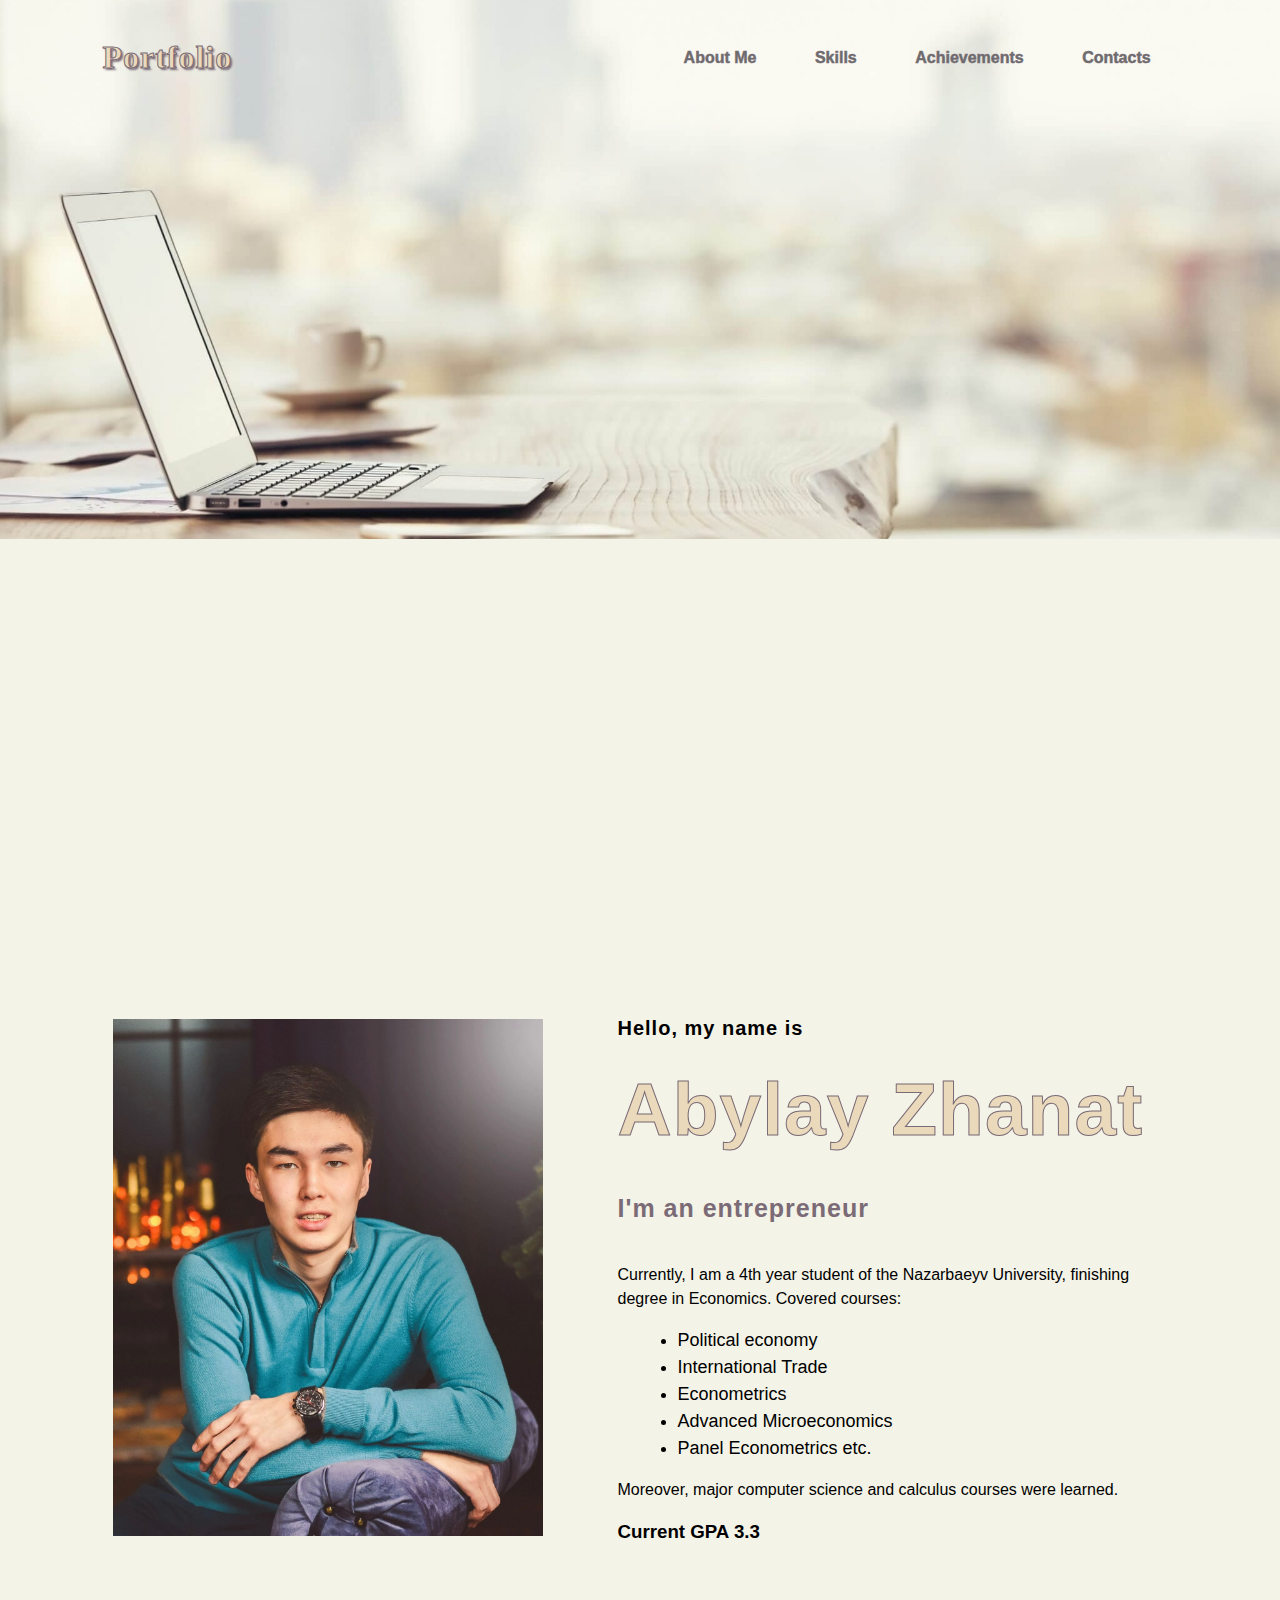
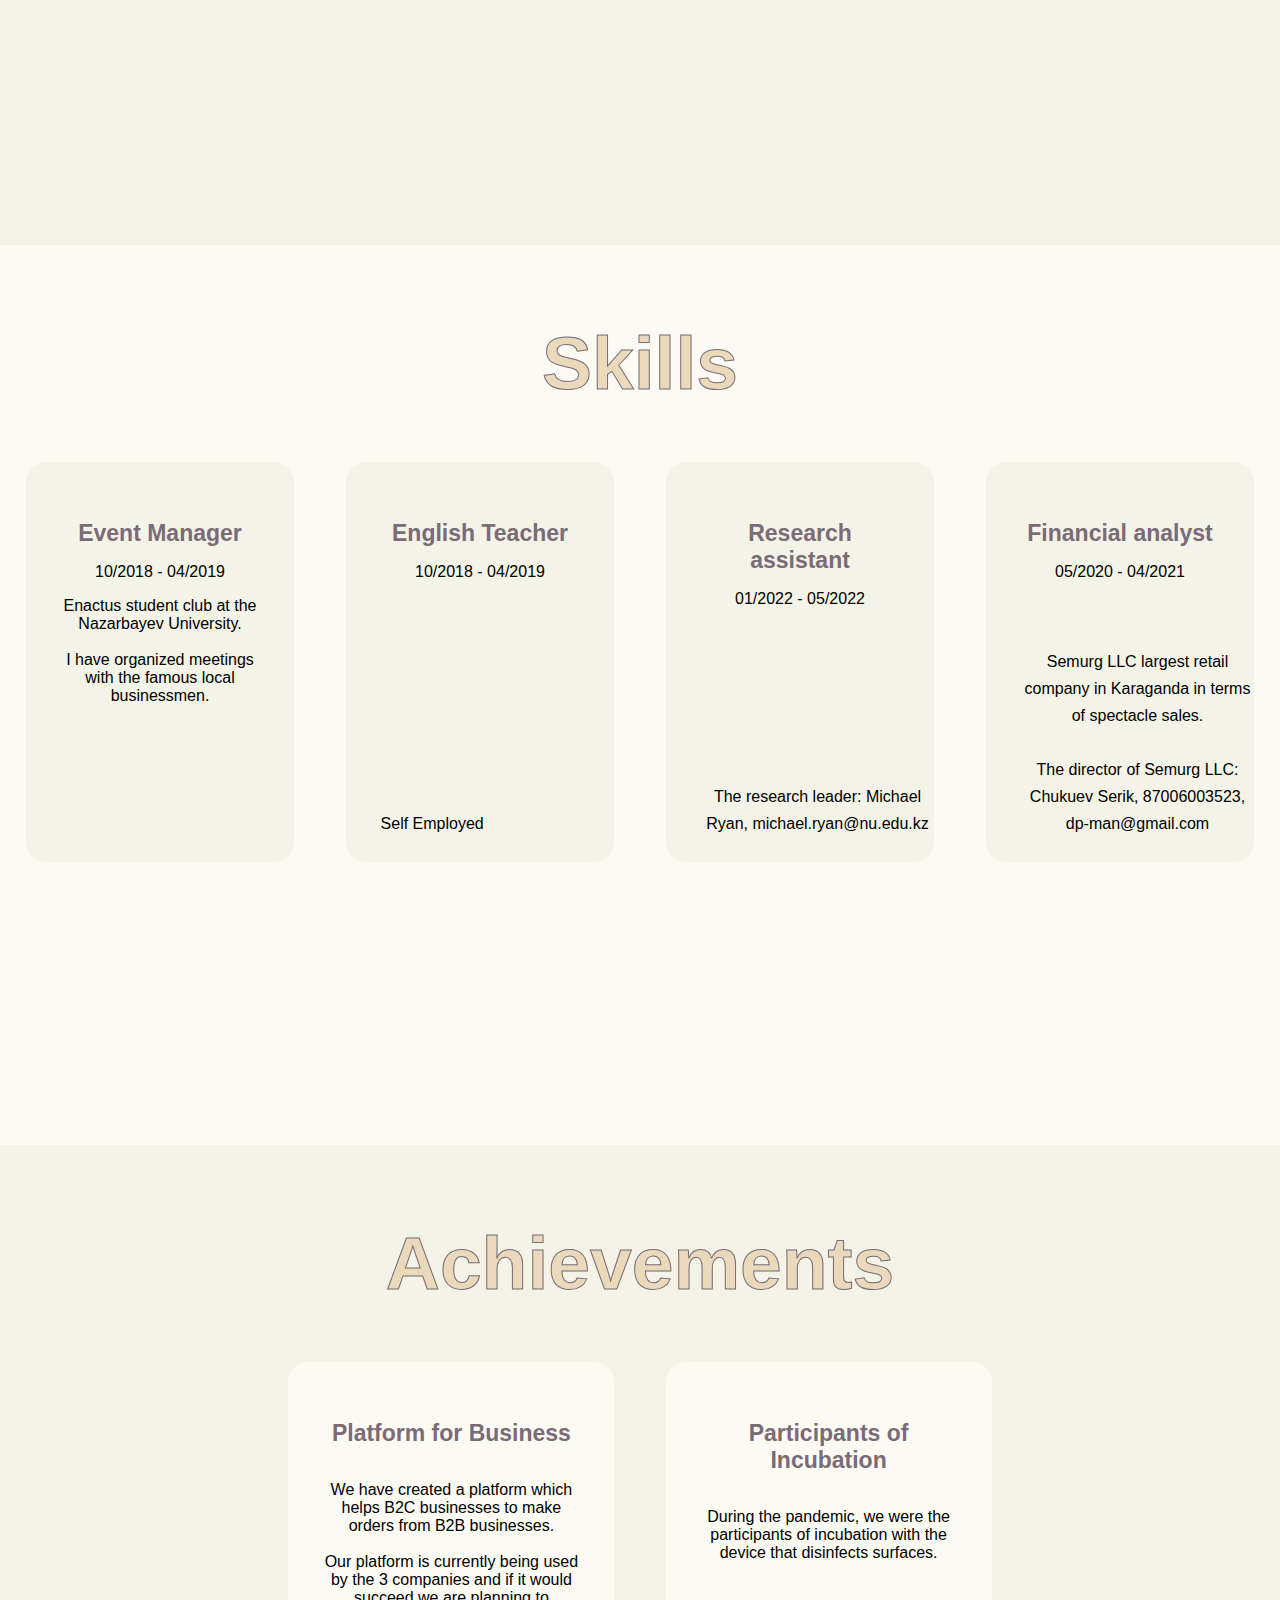
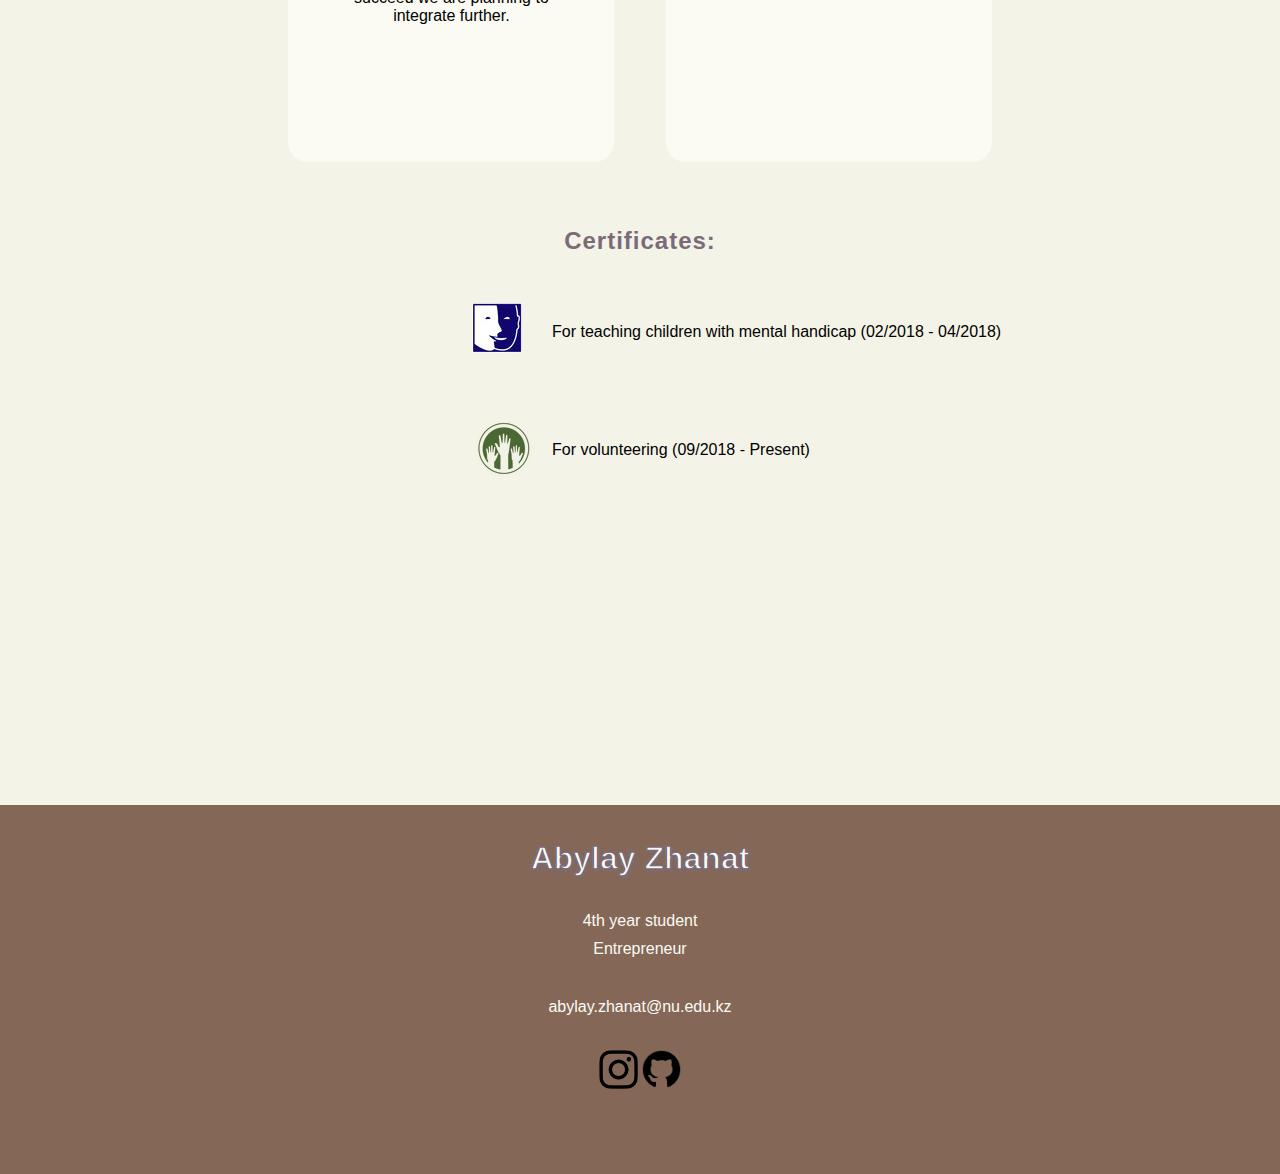
==== index.html @ 40cca5f1 "commit1" ====
<!DOCTYPE html>
<html lang="en">
<head>
    <meta charset="UTF-8">
    <meta http-equiv="X-UA-Compatible" content="IE=edge">
    <meta name="viewport" content="width=device-width, initial-scale=1.0">
    <title>Portfolio Website</title>
    <link rel="stylesheet" type="text/css" href="styles.css">
    
</head>
<body>
    <button onclick="topFunction()" id="top_btn" title="Go to top">^</button>
    <div id="navbar">
        <nav>
            <h2 id="logo">Portfolio</h2>
            <ul>
                <li><a href="#About">About me</a></li>
                <li><a href="#Skills">Skills</a></li>
                <li><a href="#Achievements">Achievements</a></li>
                <li><a href="#Contacts">Contacts</a></li>
            </ul>
        </nav>
    </div>
    <section id="About">
        <div id="intro">
            <img src="images/me.jpeg" alt="my photo">
            <div id="intro_text">
                <h4>Hello, my name is</h4>
                <h1>Abylay Zhanat</h1>
                <h5>I'm an entrepreneur</h5>
                <p class="text1">Currently, I am a 4th year student of the Nazarbaeyv University, finishing degree in Economics. Covered courses:</p>
                <ul>
                    <li class="text1 courses">Political economy</li>
                    <li class="text1 courses">International Trade</li>
                    <li class="text1 courses">Econometrics</li>
                    <li class="text1 courses">Advanced Microeconomics</li>
                    <li class="text1 courses">Panel Econometrics etc.</li>
                </ul>
                <p class="text1">Moreover, major computer science and calculus courses were learned.</p>
                <h3 class="text1">Current GPA 3.3</h3>
            </div>
        </div>
    </section>
    <div id="Skills">
        <h2 class="title">Skills</h2>
        <div class="box">
            <div class="card">
                <h5 class="card_title">Event Manager</h5>
                <div>
                    <p class="card_date">10/2018 - 04/2019</p>
                    <p>Enactus student club at the Nazarbayev University.<br><br>
                        I have organized meetings with the famous local businessmen.
                    </p>
                </div>
            </div>
            <div class="card">
                <h5 class="card_title">English Teacher</h5>
                <div>
                    <p class="card_date">10/2018 - 04/2019</p>
                    <p class="card_text">Self Employed</p>
                </div>
            </div><div class="card">
                <h5 class="card_title">Research assistant</h5>
                <div>
                    <p class="card_date">01/2022 - 05/2022</p>
                    <p class="card_text">The research leader: Michael Ryan, <a href="mailto:michael.ryan@nu.edu.kz" class="email">michael.ryan@nu.edu.kz</a></p>
                </div>
            </div><div class="card">
                <h5 class="card_title">Financial analyst</h5>
                <div>
                    <p class="card_date">05/2020 - 04/2021</p>
                    <p class="card_text">Semurg LLC largest retail company in Karaganda in terms of spectacle sales.<br><br>
                        The director of Semurg LLC: Chukuev Serik, 87006003523, <a href="mailto:dp-man@gmail.com" class="email">dp-man@gmail.com</a>
                    </p>
                </div>
            </div>
        </div>
    </div>
    <div id="Achievements">
        <h2 class="title">Achievements</h2>
        <div class="box">
            <div class="achievements_text">
                <h5 class="card_title">Platform for Business</h5>
                <p><br>
                    We have created a platform which helps B2C businesses to make orders from B2B businesses.<br><br>
                    Our platform is currently being used by the 3 companies and if it would succeed we are planning to integrate further.
                </p>
            </div>
            <div class="achievements_text">
                <h5 class="card_title">Participants of Incubation</h5>
                <p><br>
                    During the pandemic, we were the participants of incubation with the device that disinfects surfaces.
                </p>
            </div>
        </div>
        <div id="achievements_list">
            <h5 class="subtitle">Certificates:</h5>
            <ul>
                <li id="b1">For teaching children with mental handicap (02/2018 - 04/2018)</li>
                <li id="b2">For volunteering (09/2018 - Present)</li>
            </ul>
        </div>
    </div>
    <footer id="Contacts">
        <h2 id="contacts_title">Abylay Zhanat</h2>
        <p id="contacts_text">
            4th year student<br>
            Entrepreneur<br><br>
            <a href="mailto:abylay.zhanat@nu.edu.kz" id="my_email">abylay.zhanat@nu.edu.kz</a><br><br>
            <a href="https://www.instagram.com/abylay.zhanat/"><img src="images/insta.png" alt="insta" class="image_link"></a>
            <a href="https://github.com/aboka00"><img src="images/github.png" alt="github" class="image_link"></a>
        </p>
        
    </footer>
    <script src="main.js"></script>
</body>
</html>
---- styles.css ----
body{
    background-color: #F4F3E7;
    padding: 0;
    margin: 0;
    box-sizing: border-box;
    font-family: 'Josefin Sans', sans-serif;
}

#top_btn {
    display: none;
    position: fixed;
    bottom: 3vw;
    right: 3vw;
    z-index: 99;
    border: none;
    outline: none;
    background-color: #CCD3D3;
    color: white;
    cursor: pointer;
    padding: 1em;
    border-radius: 40%;
    font-size: 1em;
  }
  #top_btn:hover {
    background-color: #555;
  }

/* Navigation Bar */

#navbar{
    height: 90vh;
    width: 100%;
    background-image: url(images/back.jpg);
    background-size: contain;
    background-repeat: no-repeat;
    background-position: top;
}
nav{
    display: flex;
    align-items: center;
    justify-content: space-between;
    padding-top: 1%;
    padding-left: 8%;
    padding-right: 8%;
}
#logo{
    font-family: cursive;
    font-size: 2rem;
    letter-spacing: 1px;
    color: #EAD9BB;
    -webkit-text-stroke: 1px #7A6B76;
    text-shadow: 2px 2px 2px #7A6B76;
}
nav ul li{
    list-style-type: none;
    display: inline-block;
    padding: 10px 25px;
}
nav ul li a{
    color: #6B6C6C;
    text-decoration: none;
    border: 2px solid transparent;
    font-weight: bold;
    -webkit-text-stroke: 0.5px #7A6B76;
    text-transform: capitalize;
    cursor: pointer;
}
nav ul li a:hover{
    color: #EAD9BB;
}

/* Introduction */

#About{
    height: 90vh;
    width: 100%;
    padding: 5vh 0vh;
    margin-top: 15vh;
}
#intro img{
    height: auto;
    width: 430px;
}
#intro_text{
    width: 550px;
}
#intro{
    width: 1130px;
    max-width: 95%;
    margin: 0 auto;
    display: flex;
    align-items: center;
    vertical-align: middle;
    justify-content: space-around;
}
#intro_text h4{
    letter-spacing: 1px;
	font-size: 20px;
}
#intro_text h1{
    color: #EAD9BB;
    -webkit-text-stroke: 1px #7A6B76;
    letter-spacing: 1px;
	margin: 10px 0px 8px;
	font-size: 75px;
}
#intro_text h5{
    color: #7A6B76;
    letter-spacing: 1px;
	font-size: 25px;
	margin-bottom: 40px;
}
.courses{
    margin-left: 20px;
    font-size: 2vh;
}
#intro_text h3{
    margin-top: 1vh;
}
.text1{
    line-height: 1.5;
}

/* Skills */

#Skills{
	background: #FBFBF4;
    height: 90vh;
	width: 100%;
	padding: 5vh 0vh;
}
.title{
	color: #EAD9BB;
    -webkit-text-stroke: 1px #7A6B76;
	font-size: 75px;
	width: 1130px;
	margin: 30px auto;
	text-align: center;
}
.box{
	display: flex;
	justify-content: center;
	align-items: center;
	min-height: 400px;
}
.card{
	height: 40vh;
	width: 20vw;
	padding: 20px 35px;
	background: #F4F3E7;
	border-radius: 20px;
	margin: 2vw;
	position: relative;
	overflow: hidden;
	text-align: center;
}
.card_title{
    color: #7A6B76;
	font-size: 23px;
	margin-bottom: 15px;
}
.card_text{
	font-size: 16px;
	line-height: 27px;
	margin-bottom: 25px;
    position: absolute;
    bottom: 0;
}
.email{
    text-decoration: none;
    color: black;
    cursor: pointer;
}
.email:hover{
    color: #7A6B76;
}

/* Achievements */

#Achievements{
    height: 130vh;
    width: 100%;
    padding: 5vh 0vh;
}
.subtitle {
    text-align: center;
    color: #7A6B76;
    letter-spacing: 1px;
    font-size: 1.5rem;
    margin-bottom: 3rem;
}
#achievements_list{
    width: 60vw;
    max-width: 95%;
    margin: 0 auto;
    align-items: center;
    justify-content: space-around;
}
#achievements_list ul li{
    padding-left: 80px;
    padding-top: 20px;
    padding-bottom: 80px;
    margin-left: 11rem;
    list-style: none;
    /* border: 2px solid #555; */
}
#b1{
    background-image: url(images/handicap.jpg);
    background-repeat: no-repeat;
}
#b2{
    background-image: url(images/volunteer.png);
    background-repeat: no-repeat;
}

.achievements_text{
	height: 40vh;
	width: 20vw;
	padding: 20px 35px;
	background: #FBFBF4;
	border-radius: 20px;
	margin: 2vw;
	position: relative;
	overflow: hidden;
	text-align: center;
}

/* Contacts */

#Contacts{
    background-color: #856757;
    height: 40vh;
    width: 100%;
    padding: 0.5vh 0vh;
}
#contacts_title{
    color: #FBFBF4;
    -webkit-text-stroke: 1.5px #7A6B76;
    text-shadow: 2px 2px 2px #7A6B76;
	font-size: 2rem;
	width: 1130px;
	margin: 30px auto;
	text-align: center;
}
#contacts_text{
    color: #FBFBF4;
    text-align: center;
    line-height: 1.8;
}
#my_email{
    text-decoration: none;
    color: #FBFBF4;
    cursor: pointer;
}
#my_email:hover{
    color: #555;
}
.image_link{
    display: inline-block;
    width: 3vw;
    height: auto;
    position: relative;
    justify-content: center;
}
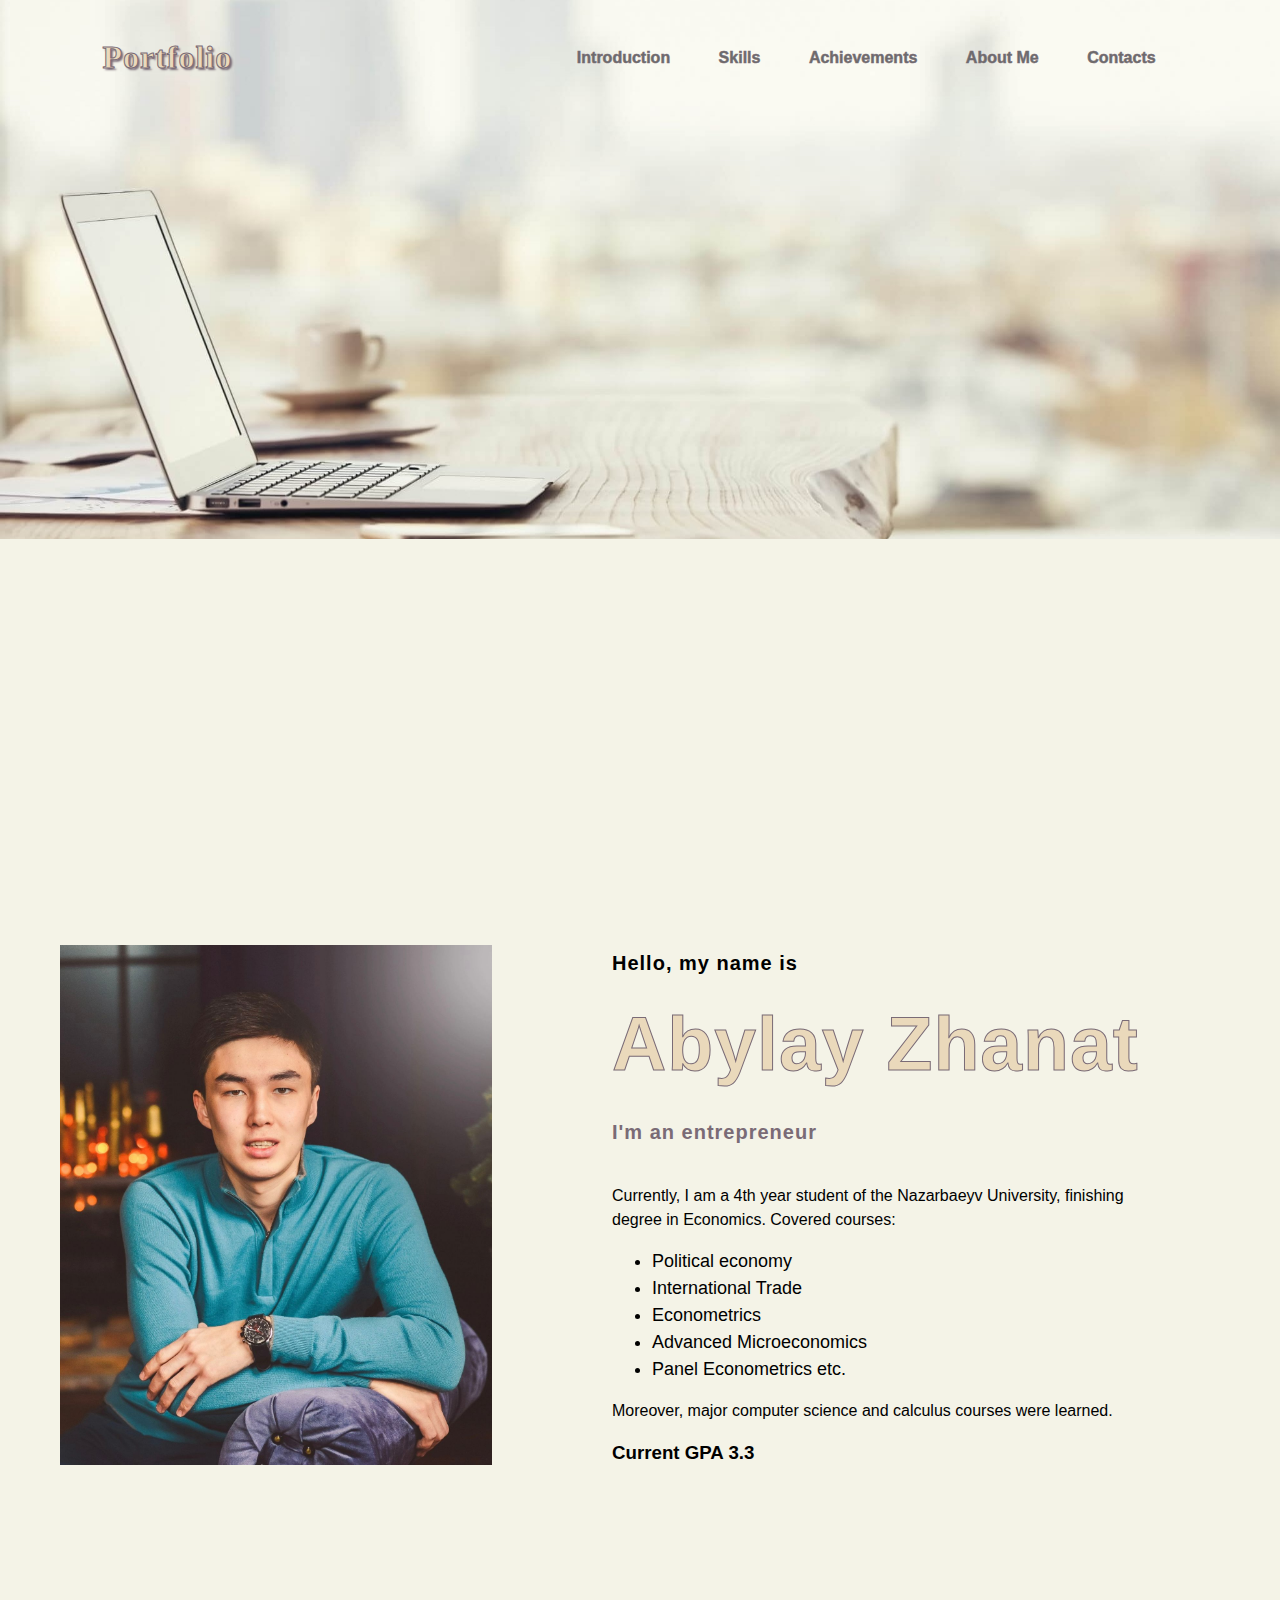
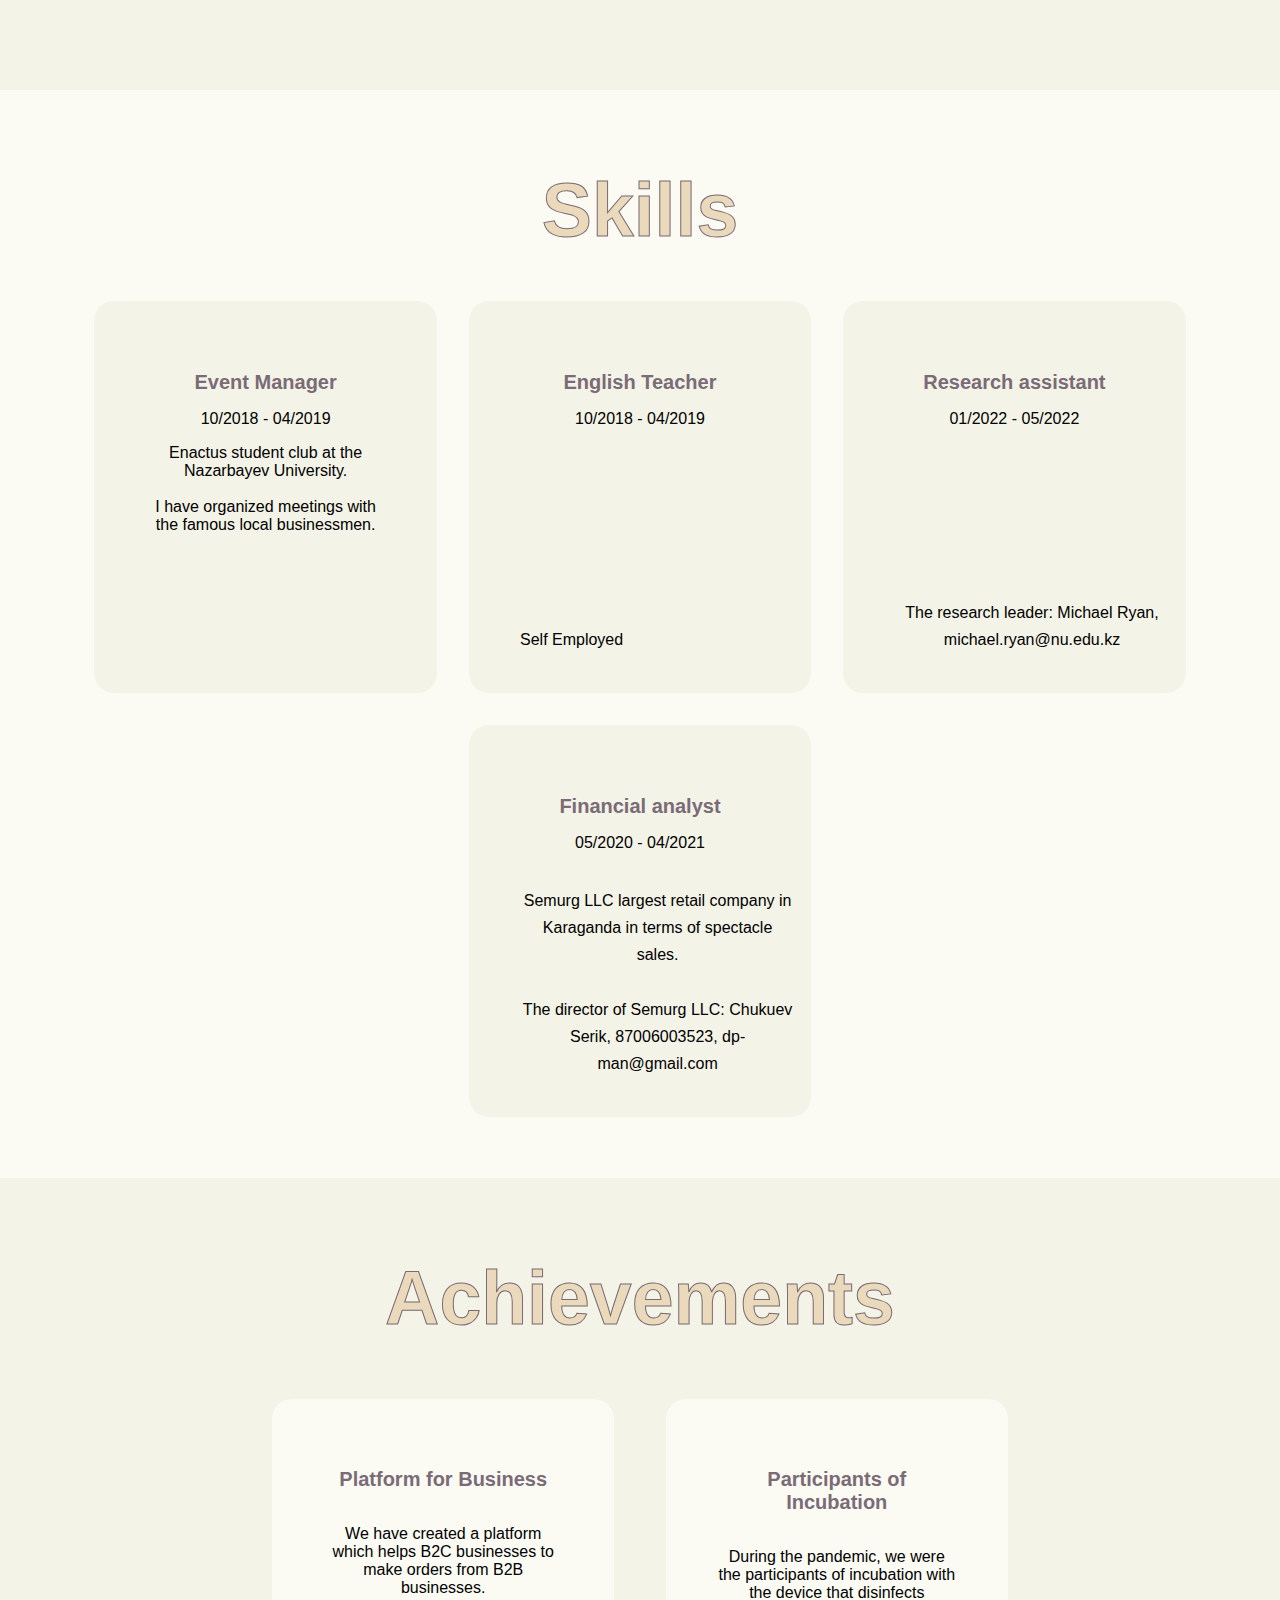
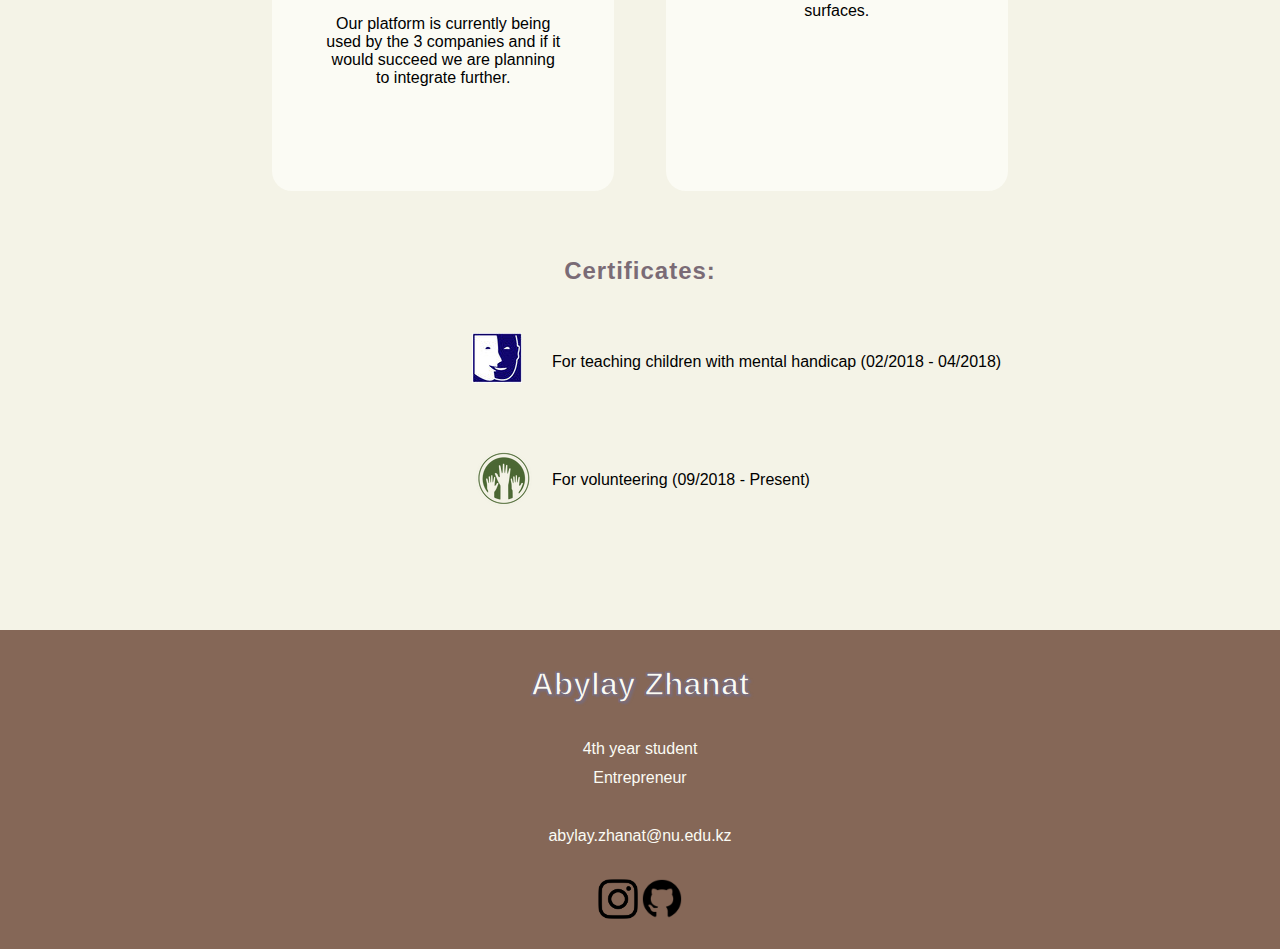
==== commit 65242d74: "commit" ====
--- a/index.html
+++ b/index.html
@@ -6,23 +6,26 @@
     <meta name="viewport" content="width=device-width, initial-scale=1.0">
     <title>Portfolio Website</title>
     <link rel="stylesheet" type="text/css" href="styles.css">
-    
 </head>
 <body>
+    <!-- top button -->
     <button onclick="topFunction()" id="top_btn" title="Go to top">^</button>
+    <!-- Navigation Bar -->
     <div id="navbar">
         <nav>
             <h2 id="logo">Portfolio</h2>
             <ul>
-                <li><a href="#About">About me</a></li>
+                <li><a href="#Intro">Introduction</a></li>
                 <li><a href="#Skills">Skills</a></li>
                 <li><a href="#Achievements">Achievements</a></li>
+                <li><a href="pages/about.html">About me</a></li>
                 <li><a href="#Contacts">Contacts</a></li>
             </ul>
         </nav>
     </div>
-    <section id="About">
-        <div id="intro">
+    <!-- Introduction -->
+    <section id="Intro">
+        <div id="intro_content">
             <img src="images/me.jpeg" alt="my photo">
             <div id="intro_text">
                 <h4>Hello, my name is</h4>
@@ -41,6 +44,7 @@
             </div>
         </div>
     </section>
+    <!-- Skills -->
     <div id="Skills">
         <h2 class="title">Skills</h2>
         <div class="box">
@@ -76,6 +80,7 @@
             </div>
         </div>
     </div>
+    <!-- Achievements -->
     <div id="Achievements">
         <h2 class="title">Achievements</h2>
         <div class="box">
@@ -101,6 +106,7 @@
             </ul>
         </div>
     </div>
+    <!-- Contacts -->
     <footer id="Contacts">
         <h2 id="contacts_title">Abylay Zhanat</h2>
         <p id="contacts_text">
@@ -110,7 +116,6 @@
             <a href="https://www.instagram.com/abylay.zhanat/"><img src="images/insta.png" alt="insta" class="image_link"></a>
             <a href="https://github.com/aboka00"><img src="images/github.png" alt="github" class="image_link"></a>
         </p>
-        
     </footer>
     <script src="main.js"></script>
 </body>
--- a/styles.css
+++ b/styles.css
@@ -17,9 +17,9 @@
     background-color: #CCD3D3;
     color: white;
     cursor: pointer;
-    padding: 1em;
+    padding: 1rem;
     border-radius: 40%;
-    font-size: 1em;
+    font-size: 1rem;
   }
   #top_btn:hover {
     background-color: #555;
@@ -28,7 +28,7 @@
 /* Navigation Bar */
 
 #navbar{
-    height: 90vh;
+    height: 55rem;
     width: 100%;
     background-image: url(images/back.jpg);
     background-size: contain;
@@ -54,7 +54,7 @@
 nav ul li{
     list-style-type: none;
     display: inline-block;
-    padding: 10px 25px;
+    padding: 0.6rem 1.25rem;
 }
 nav ul li a{
     color: #6B6C6C;
@@ -71,47 +71,46 @@
 
 /* Introduction */
 
-#About{
-    height: 90vh;
+#Intro{
+    /* height: 90vh; */
     width: 100%;
     padding: 5vh 0vh;
-    margin-top: 15vh;
-}
-#intro img{
-    height: auto;
-    width: 430px;
-}
-#intro_text{
-    width: 550px;
-}
-#intro{
-    width: 1130px;
+}
+#intro_content{
     max-width: 95%;
-    margin: 0 auto;
     display: flex;
+    flex-wrap: wrap;
     align-items: center;
     vertical-align: middle;
     justify-content: space-around;
+    padding-bottom: 10rem;
+}
+#Intro img{
+    height: auto;
+    width: 27rem;
+}
+#intro_text{
+    width: 34rem;
 }
 #intro_text h4{
     letter-spacing: 1px;
-	font-size: 20px;
+	font-size: 1.25rem;
 }
 #intro_text h1{
     color: #EAD9BB;
     -webkit-text-stroke: 1px #7A6B76;
     letter-spacing: 1px;
-	margin: 10px 0px 8px;
-	font-size: 75px;
+	margin: 0.6rem 0rem 0.5rem;
+	font-size: 4.7rem;
 }
 #intro_text h5{
     color: #7A6B76;
     letter-spacing: 1px;
-	font-size: 25px;
-	margin-bottom: 40px;
+	font-size: 1.25rem;
+	margin-bottom: 2.5rem;
 }
 .courses{
-    margin-left: 20px;
+    margin-left: 1.5re,;
     font-size: 2vh;
 }
 #intro_text h3{
@@ -125,69 +124,82 @@
 
 #Skills{
 	background: #FBFBF4;
-    height: 90vh;
+    /* height: 90vh; */
 	width: 100%;
 	padding: 5vh 0vh;
 }
 .title{
 	color: #EAD9BB;
     -webkit-text-stroke: 1px #7A6B76;
-	font-size: 75px;
-	width: 1130px;
-	margin: 30px auto;
+	font-size: 4.7rem;
+	width: 70.5rem;
+	margin: 2rem auto;
 	text-align: center;
 }
 .box{
 	display: flex;
+    flex-wrap: wrap;
 	justify-content: center;
 	align-items: center;
-	min-height: 400px;
 }
 .card{
-	height: 40vh;
-	width: 20vw;
-	padding: 20px 35px;
+	height: 20rem;
+	width: 15rem;
+	padding: 1.25rem 2.2rem;
 	background: #F4F3E7;
-	border-radius: 20px;
+    border: 1rem solid transparent;
+	border-radius: 1.25rem;
+	margin: 1rem;
+	position: relative;
+	overflow: hidden;
+	text-align: center;
+}
+.card_title{
+    color: #7A6B76;
+	font-size: 1.25rem;
+	margin-bottom: 1rem;
+}
+.card_text{
+	font-size: 1rem;
+	line-height: 1.7rem;
+	margin-bottom: 1.5rem;
+    position: absolute;
+    bottom: 0;
+}
+.email{
+    text-decoration: none;
+    color: black;
+    cursor: pointer;
+}
+.email:hover{
+    color: #7A6B76;
+}
+
+/* Achievements */
+
+#Achievements{
+    /* height: 130vh; */
+    width: 100%;
+    padding: 5vh 0vh;
+}
+.subtitle {
+    text-align: center;
+    color: #7A6B76;
+    letter-spacing: 1px;
+    font-size: 1.5rem;
+    margin-bottom: 3rem;
+}
+.achievements_text{
+	height: 20rem;
+	width: 15rem;
+	padding: 1.25rem 2.2rem;
+	background: #FBFBF4;
+    border: 1rem solid transparent;
+	border-radius: 1.25rem;
 	margin: 2vw;
 	position: relative;
 	overflow: hidden;
 	text-align: center;
-}
-.card_title{
-    color: #7A6B76;
-	font-size: 23px;
-	margin-bottom: 15px;
-}
-.card_text{
-	font-size: 16px;
-	line-height: 27px;
-	margin-bottom: 25px;
-    position: absolute;
-    bottom: 0;
-}
-.email{
-    text-decoration: none;
-    color: black;
-    cursor: pointer;
-}
-.email:hover{
-    color: #7A6B76;
-}
-
-/* Achievements */
-
-#Achievements{
-    height: 130vh;
-    width: 100%;
-    padding: 5vh 0vh;
-}
-.subtitle {
-    text-align: center;
-    color: #7A6B76;
-    letter-spacing: 1px;
-    font-size: 1.5rem;
-    margin-bottom: 3rem;
 }
 #achievements_list{
     width: 60vw;
@@ -197,9 +209,9 @@
     justify-content: space-around;
 }
 #achievements_list ul li{
-    padding-left: 80px;
-    padding-top: 20px;
-    padding-bottom: 80px;
+    padding-left: 5rem;
+    padding-top: 1.25rem;
+    padding-bottom: 5rem;
     margin-left: 11rem;
     list-style: none;
     /* border: 2px solid #555; */
@@ -213,23 +225,11 @@
     background-repeat: no-repeat;
 }
 
-.achievements_text{
-	height: 40vh;
-	width: 20vw;
-	padding: 20px 35px;
-	background: #FBFBF4;
-	border-radius: 20px;
-	margin: 2vw;
-	position: relative;
-	overflow: hidden;
-	text-align: center;
-}
-
 /* Contacts */
 
 #Contacts{
     background-color: #856757;
-    height: 40vh;
+    /* height: 40vh; */
     width: 100%;
     padding: 0.5vh 0vh;
 }
@@ -238,8 +238,8 @@
     -webkit-text-stroke: 1.5px #7A6B76;
     text-shadow: 2px 2px 2px #7A6B76;
 	font-size: 2rem;
-	width: 1130px;
-	margin: 30px auto;
+	width: 70.5rem;
+	margin: 2rem auto;
 	text-align: center;
 }
 #contacts_text{
@@ -257,8 +257,50 @@
 }
 .image_link{
     display: inline-block;
-    width: 3vw;
+    width: 2.5rem;
     height: auto;
     position: relative;
     justify-content: center;
+}
+
+/* About me */
+
+#About{
+    /* height: 90vh; */
+    width: 100%;
+    padding: 5vh 0vh;
+}
+#about_content{
+    max-width: 95%;
+    display: flex;
+    flex-wrap: wrap;
+    align-items: center;
+    vertical-align: middle;
+    justify-content: space-around;
+    padding-bottom: 10rem;
+}
+#About img{
+    height: auto;
+    width: 27rem;
+}
+#about_text h5{
+    color: #7A6B76;
+    letter-spacing: 1px;
+	font-size: 1.25rem;
+	margin-bottom: 2.5rem;
+}
+#about_text{
+    width: 34rem;
+}
+
+/* @media screen and (max-width: 1200px) {
+    html{
+        font-size: 10px;
+    }
+} */
+
+@media screen and (max-width: 801px) {
+    html{
+        font-size: 10px;
+    }
 }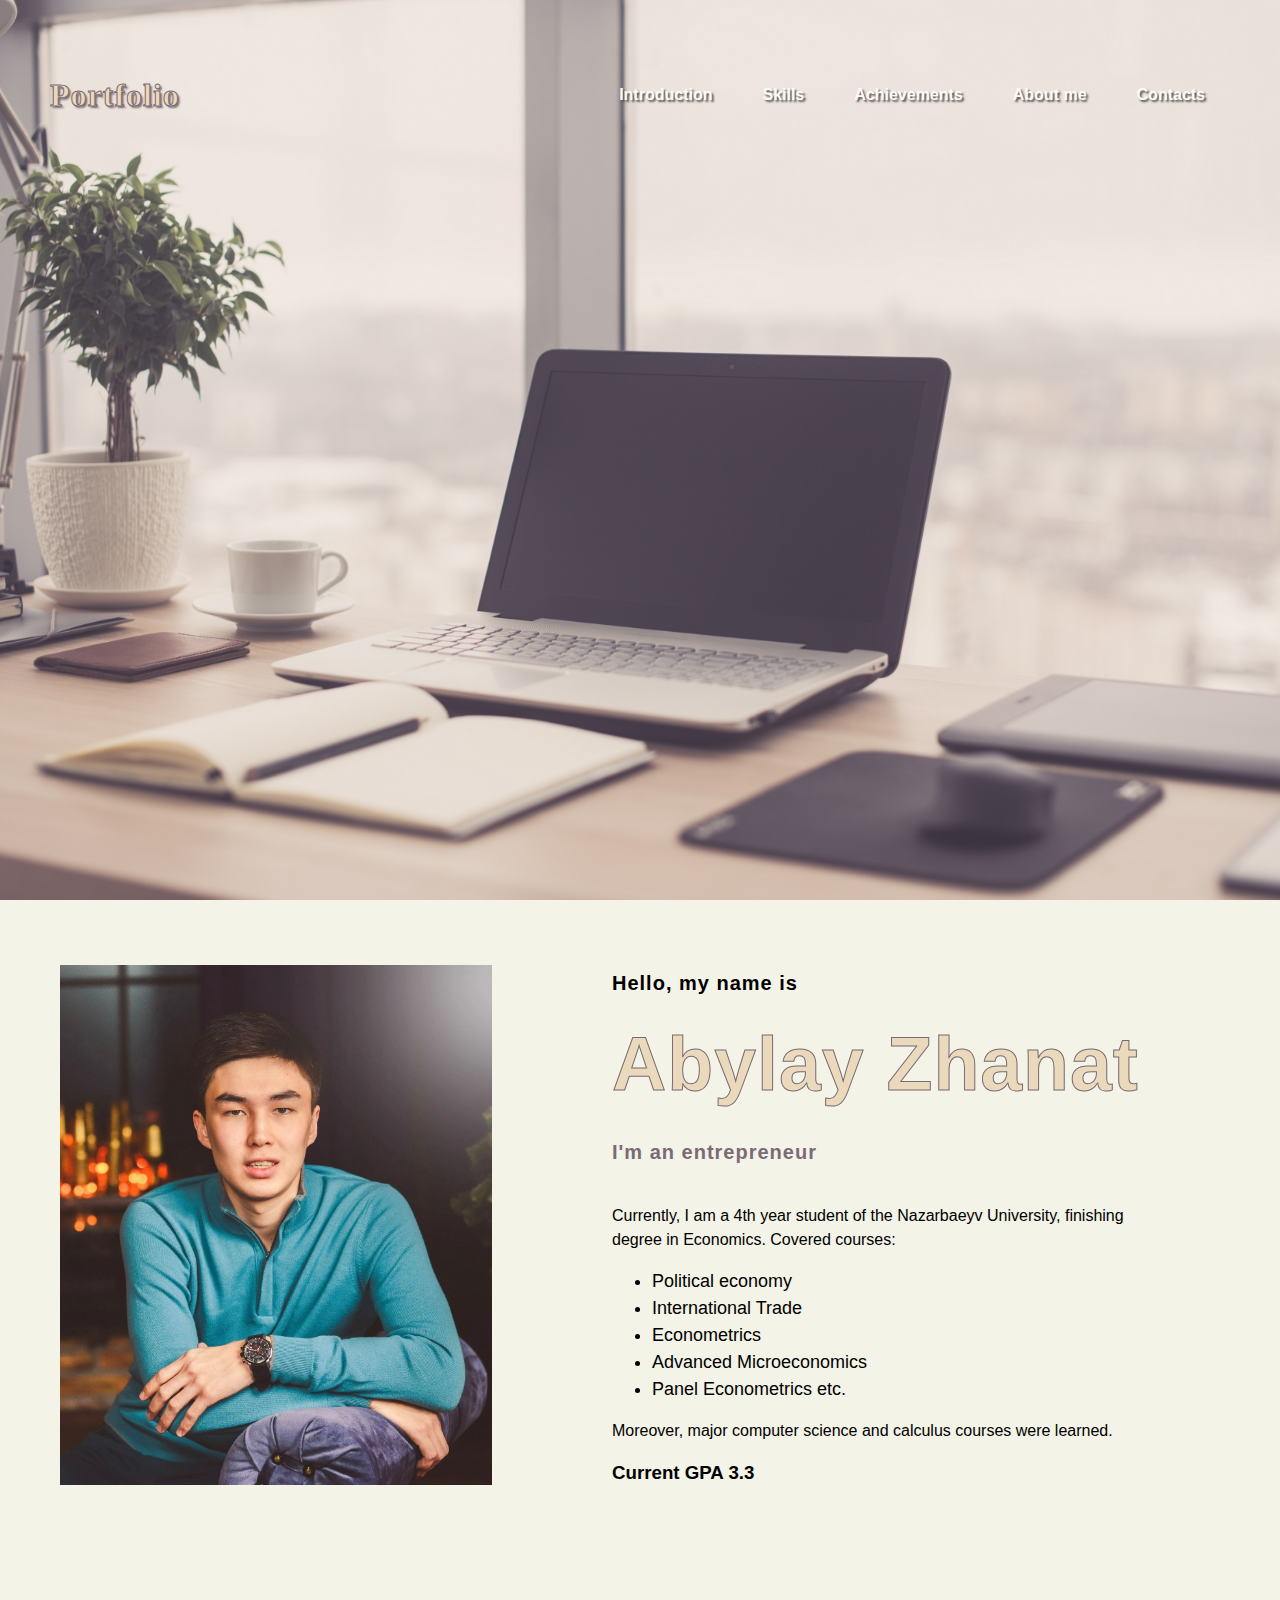
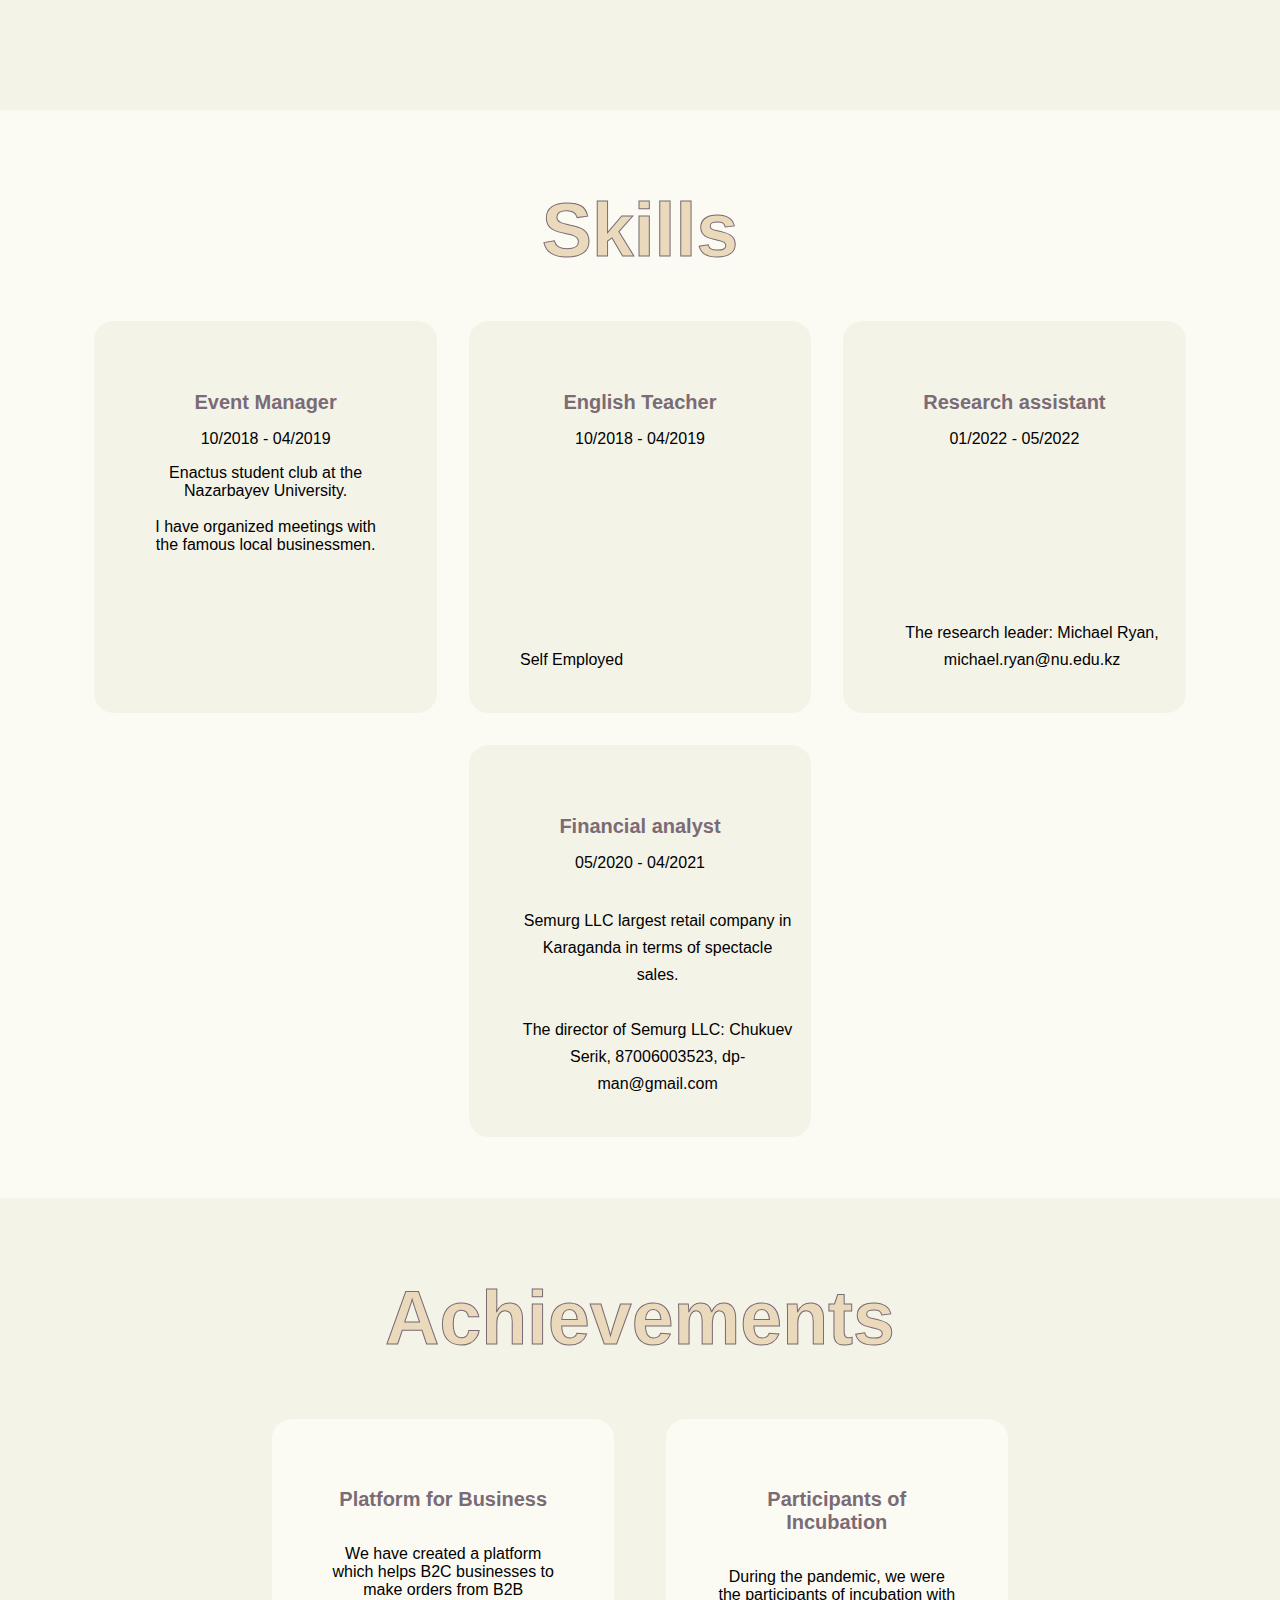
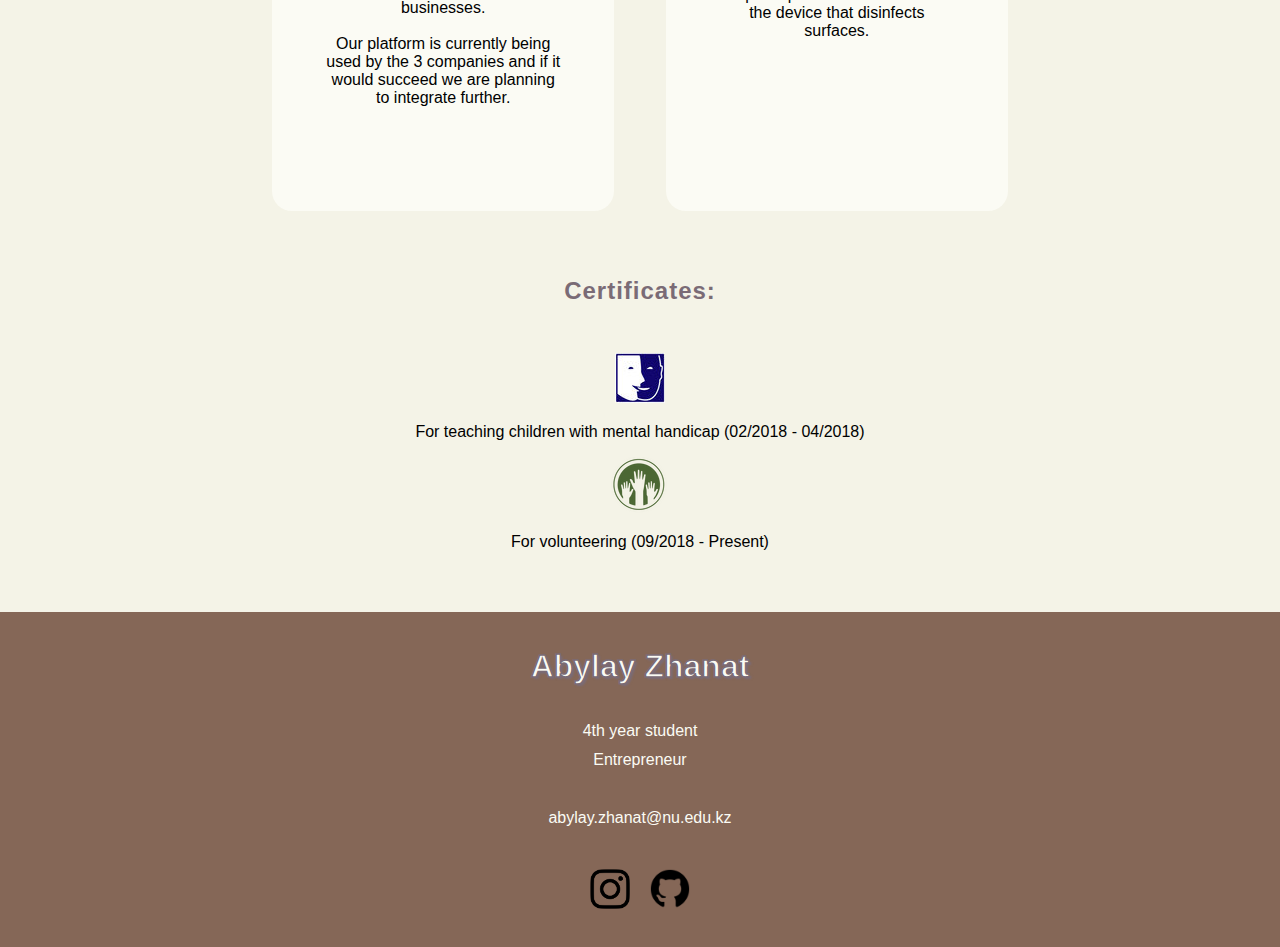
==== commit fd917c06: "commit" ====
--- a/index.html
+++ b/index.html
@@ -11,9 +11,9 @@
     <!-- top button -->
     <button onclick="topFunction()" id="top_btn" title="Go to top">^</button>
     <!-- Navigation Bar -->
-    <div id="navbar">
-        <nav>
-            <h2 id="logo">Portfolio</h2>
+    <nav class="navbar">
+        <h2 class="logo">Portfolio</h2>
+        <div class="nav-links">
             <ul>
                 <li><a href="#Intro">Introduction</a></li>
                 <li><a href="#Skills">Skills</a></li>
@@ -21,8 +21,10 @@
                 <li><a href="pages/about.html">About me</a></li>
                 <li><a href="#Contacts">Contacts</a></li>
             </ul>
-        </nav>
-    </div>
+        </div>
+        <img src="/images/menu.png" alt="menu" class="menu-hamburger">
+    </nav>
+    <header></header>
     <!-- Introduction -->
     <section id="Intro">
         <div id="intro_content">
@@ -98,12 +100,16 @@
                 </p>
             </div>
         </div>
+        <h5 class="subtitle">Certificates:</h5>
         <div id="achievements_list">
-            <h5 class="subtitle">Certificates:</h5>
-            <ul>
-                <li id="b1">For teaching children with mental handicap (02/2018 - 04/2018)</li>
-                <li id="b2">For volunteering (09/2018 - Present)</li>
-            </ul>
+            <div>
+                <img src="/images/handicap.jpg" alt="handicap">
+                <p>For teaching children with mental handicap (02/2018 - 04/2018)</p>
+            </div>
+            <div>
+                <img src="/images/volunteer.png" alt="volunteer">
+                <p>For volunteering (09/2018 - Present)</p>
+            </div>
         </div>
     </div>
     <!-- Contacts -->
--- a/styles.css
+++ b/styles.css
@@ -27,23 +27,35 @@
 
 /* Navigation Bar */
 
-#navbar{
-    height: 55rem;
-    width: 100%;
-    background-image: url(images/back.jpg);
-    background-size: contain;
-    background-repeat: no-repeat;
-    background-position: top;
-}
-nav{
-    display: flex;
-    align-items: center;
+header{
+    width: 100vw;
+    max-width: 100%;
+    height: 100vh;
+    max-height: 100%;
+    background-image: url(/images/back.jpg);
+    background-size: cover;
+    background-position: bottom;
+}
+.navbar{
+    position: absolute;
+    padding: 50px;
+    display: flex;
     justify-content: space-between;
-    padding-top: 1%;
-    padding-left: 8%;
-    padding-right: 8%;
-}
-#logo{
+    width: 100%;
+    box-sizing: border-box;
+}
+.navbar a{
+    color: #FBFBF4;
+    text-decoration: none;
+    font-weight: bold;
+    text-shadow: 2px 2px 2px #555;
+    cursor: pointer;
+}
+.navbar a:hover{
+    color: #7A6B76;
+    text-shadow: 2px 1px 2px #555;
+}
+.logo{
     font-family: cursive;
     font-size: 2rem;
     letter-spacing: 1px;
@@ -51,22 +63,68 @@
     -webkit-text-stroke: 1px #7A6B76;
     text-shadow: 2px 2px 2px #7A6B76;
 }
-nav ul li{
-    list-style-type: none;
-    display: inline-block;
-    padding: 0.6rem 1.25rem;
-}
-nav ul li a{
-    color: #6B6C6C;
-    text-decoration: none;
-    border: 2px solid transparent;
-    font-weight: bold;
-    -webkit-text-stroke: 0.5px #7A6B76;
-    text-transform: capitalize;
-    cursor: pointer;
-}
-nav ul li a:hover{
-    color: #EAD9BB;
+.navbar .nav-links ul{
+    display: flex;
+}
+.navbar .nav-links ul li{
+    list-style: none;
+    margin: 20px 25px;
+}
+.navbar .menu-hamburger{
+    display: none;
+    position: absolute;
+    top: 50px;
+    right: 50px;
+    width: 35px;
+    border-radius: 3px;
+    cursor: pointer;
+}
+.navbar .menu-hamburger:hover{
+    background-color: #FBFBF4;
+}
+@media screen and (max-width: 950px){
+    .navbar{
+        padding: 0;
+    }
+    .navbar .logo{
+        position: absolute;
+        top: 50px;
+        left: 50px;
+    }
+    .navbar a{
+        color: #FBFBF4;
+    }
+    .navbar a:hover{
+        color: #7A6B76;
+    }
+    .navbar .menu-hamburger{
+        display: block;
+    }
+    .nav-links{
+        top: 0;
+        left: 0;
+        position: absolute;
+        background-color: rgba(255, 255, 255, 0.2);
+        backdrop-filter: blur(8px);
+        width: 100%;
+        height: 100vh;
+        display: flex;
+        justify-content: center;
+        align-items: center;
+        margin-left: -100%;
+    }
+    .nav-links.mobile-menu{
+        margin-left: 0;
+    }
+    .nav-links ul{
+        display: flex;
+        flex-direction: column;
+        align-items: center;
+    }
+    .navbar .nav-links ul li{
+        margin: 25px 0;
+        font-size: 1.2em;
+    }
 }
 
 /* Introduction */
@@ -132,7 +190,7 @@
 	color: #EAD9BB;
     -webkit-text-stroke: 1px #7A6B76;
 	font-size: 4.7rem;
-	width: 70.5rem;
+	/* width: 70.5rem; */
 	margin: 2rem auto;
 	text-align: center;
 }
@@ -202,27 +260,18 @@
 	text-align: center;
 }
 #achievements_list{
-    width: 60vw;
+    /* width: 60vw; */
     max-width: 95%;
     margin: 0 auto;
+    display: flex;
+    flex-direction: column;
     align-items: center;
-    justify-content: space-around;
-}
-#achievements_list ul li{
-    padding-left: 5rem;
-    padding-top: 1.25rem;
-    padding-bottom: 5rem;
-    margin-left: 11rem;
-    list-style: none;
-    /* border: 2px solid #555; */
-}
-#b1{
-    background-image: url(images/handicap.jpg);
-    background-repeat: no-repeat;
-}
-#b2{
-    background-image: url(images/volunteer.png);
-    background-repeat: no-repeat;
+    text-align: center;
+    justify-content: space-between;
+}
+.achievement_row img{
+    height: 4rem;
+    width: auto;
 }
 
 /* Contacts */
@@ -238,7 +287,7 @@
     -webkit-text-stroke: 1.5px #7A6B76;
     text-shadow: 2px 2px 2px #7A6B76;
 	font-size: 2rem;
-	width: 70.5rem;
+	/* width: 70.5rem; */
 	margin: 2rem auto;
 	text-align: center;
 }
@@ -259,6 +308,7 @@
     display: inline-block;
     width: 2.5rem;
     height: auto;
+    padding: 0.5rem;
     position: relative;
     justify-content: center;
 }
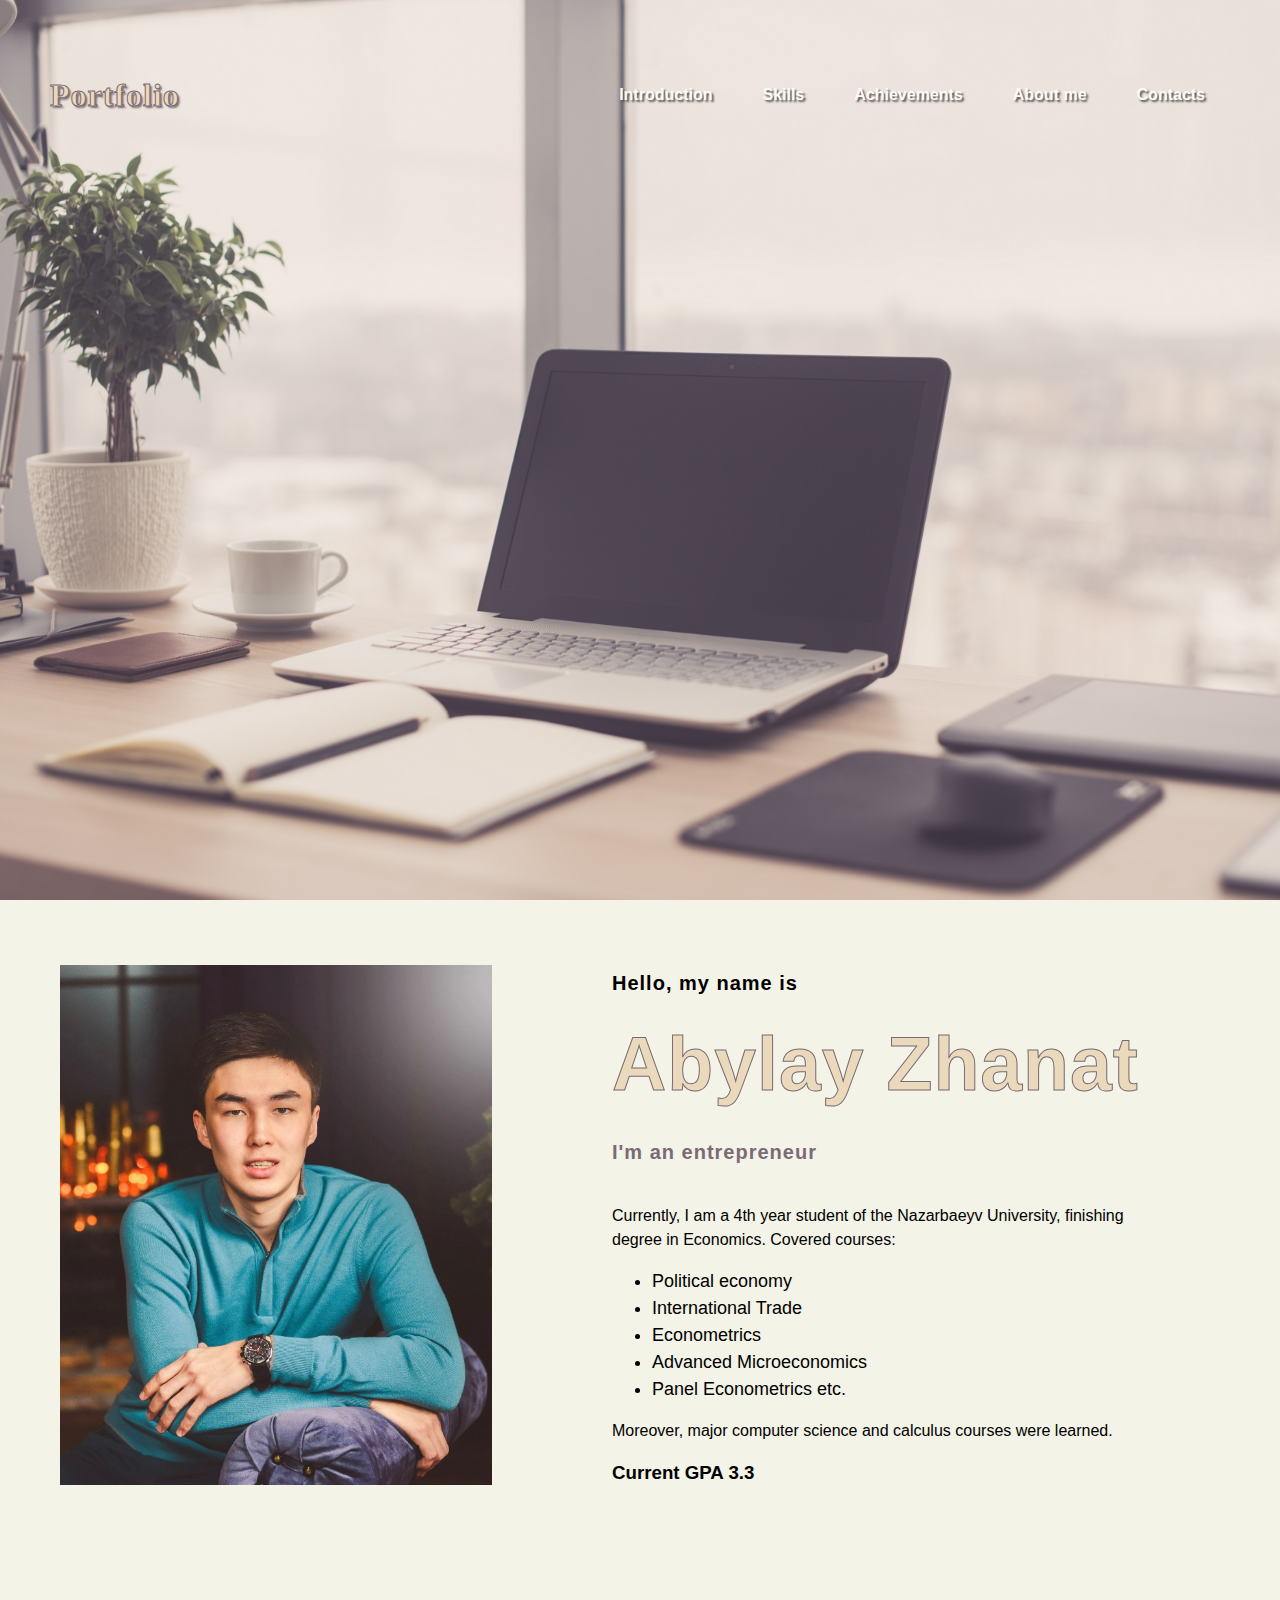
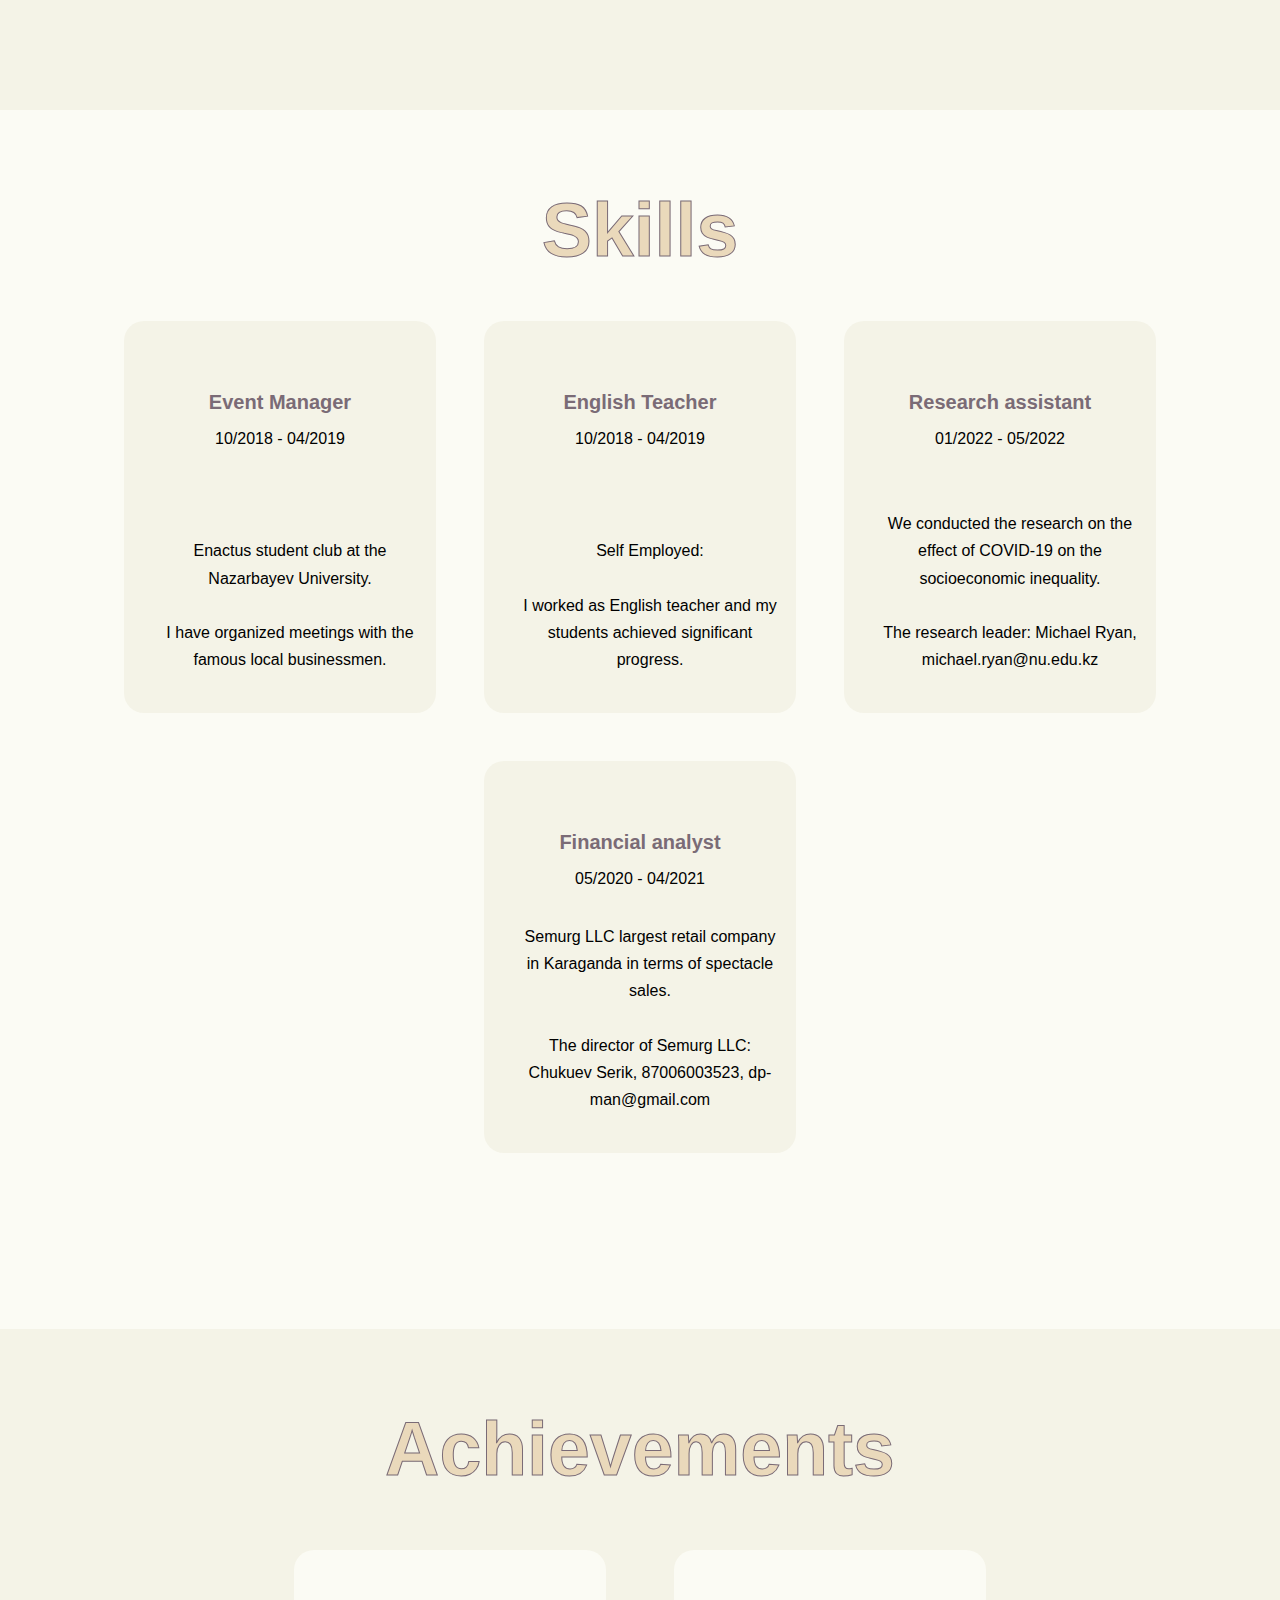
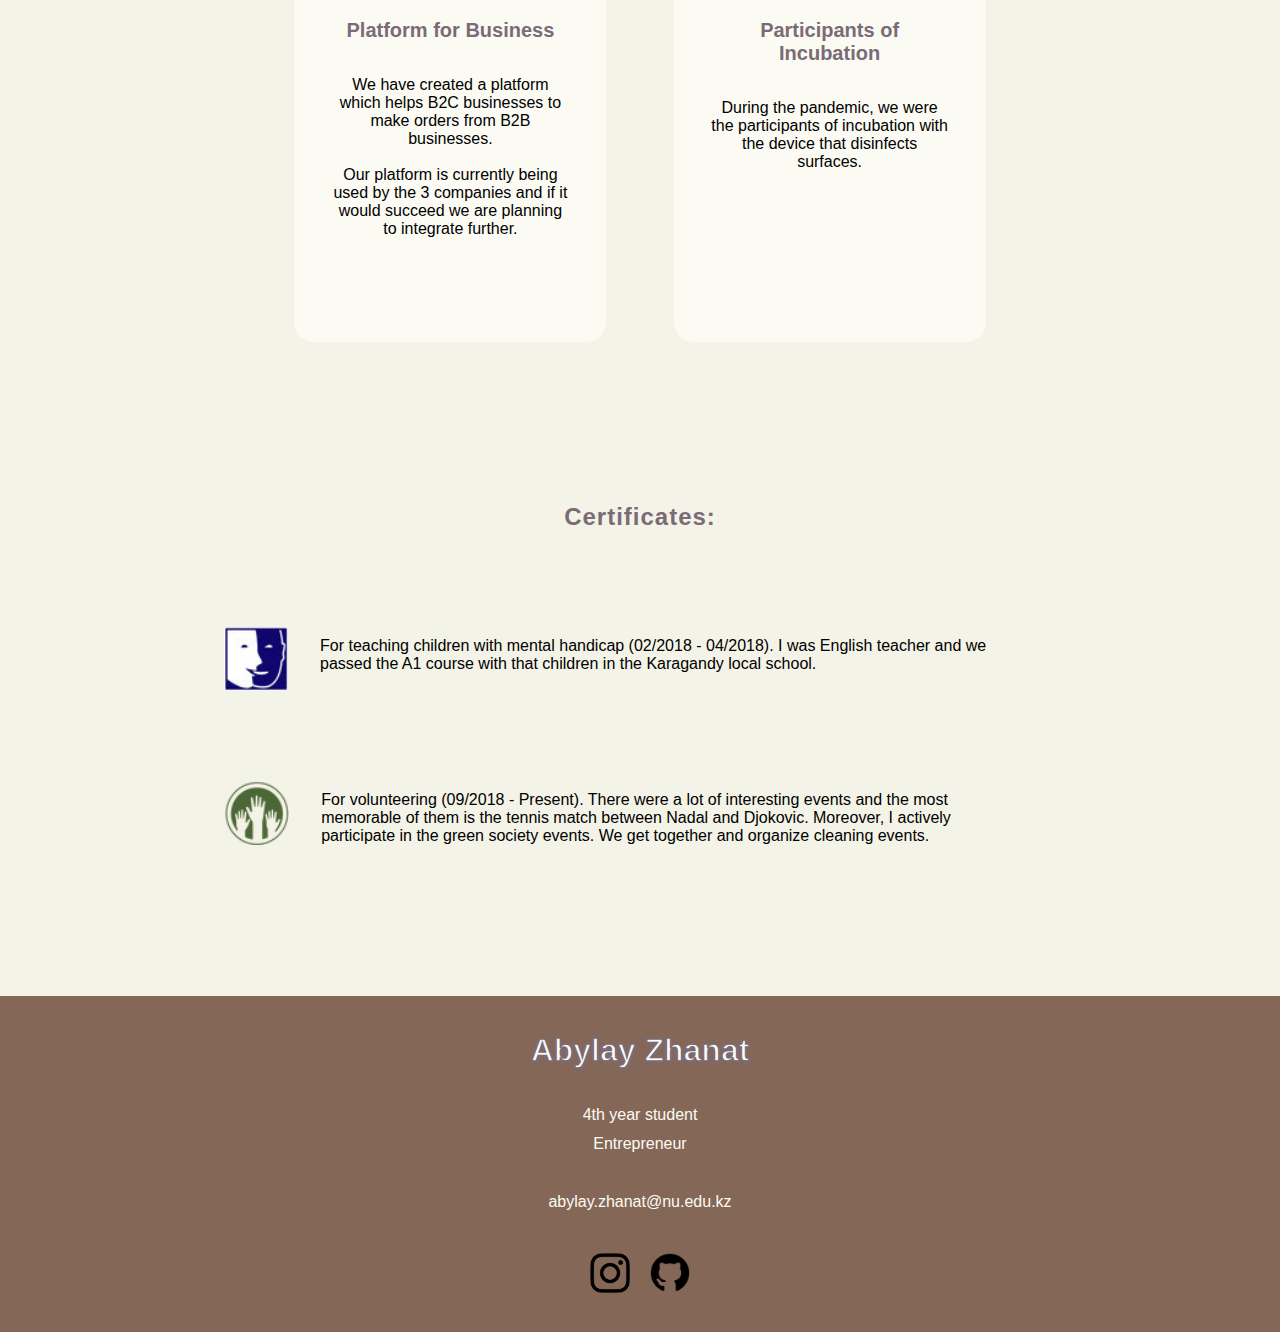
==== commit ee8de200: "commit" ====
--- a/index.html
+++ b/index.html
@@ -13,16 +13,16 @@
     <!-- Navigation Bar -->
     <nav class="navbar">
         <h2 class="logo">Portfolio</h2>
-        <div class="nav-links">
+        <div class="nav_links">
             <ul>
                 <li><a href="#Intro">Introduction</a></li>
                 <li><a href="#Skills">Skills</a></li>
                 <li><a href="#Achievements">Achievements</a></li>
-                <li><a href="pages/about.html">About me</a></li>
+                <li><a href="pages/about.html#About">About me</a></li>
                 <li><a href="#Contacts">Contacts</a></li>
             </ul>
         </div>
-        <img src="/images/menu.png" alt="menu" class="menu-hamburger">
+        <img src="/resources/menu.png" alt="menu" class="hamburger">
     </nav>
     <header></header>
     <!-- Introduction -->
@@ -54,30 +54,30 @@
                 <h5 class="card_title">Event Manager</h5>
                 <div>
                     <p class="card_date">10/2018 - 04/2019</p>
-                    <p>Enactus student club at the Nazarbayev University.<br><br>
-                        I have organized meetings with the famous local businessmen.
-                    </p>
+                    <p class="card_text">Enactus student club at the Nazarbayev University.<br><br>
+                        I have organized meetings with the famous local businessmen.</p>
                 </div>
             </div>
             <div class="card">
                 <h5 class="card_title">English Teacher</h5>
                 <div>
                     <p class="card_date">10/2018 - 04/2019</p>
-                    <p class="card_text">Self Employed</p>
+                    <p class="card_text">Self Employed:<br><br>
+                        I worked as English teacher and my students achieved significant progress.</p>
                 </div>
             </div><div class="card">
                 <h5 class="card_title">Research assistant</h5>
                 <div>
                     <p class="card_date">01/2022 - 05/2022</p>
-                    <p class="card_text">The research leader: Michael Ryan, <a href="mailto:michael.ryan@nu.edu.kz" class="email">michael.ryan@nu.edu.kz</a></p>
+                    <p class="card_text">We conducted the research on the effect of COVID-19 on the socioeconomic inequality.<br><br>
+                        The research leader: Michael Ryan, <a href="mailto:michael.ryan@nu.edu.kz" class="email">michael.ryan@nu.edu.kz</a></p>
                 </div>
             </div><div class="card">
                 <h5 class="card_title">Financial analyst</h5>
                 <div>
                     <p class="card_date">05/2020 - 04/2021</p>
                     <p class="card_text">Semurg LLC largest retail company in Karaganda in terms of spectacle sales.<br><br>
-                        The director of Semurg LLC: Chukuev Serik, 87006003523, <a href="mailto:dp-man@gmail.com" class="email">dp-man@gmail.com</a>
-                    </p>
+                        The director of Semurg LLC: Chukuev Serik, 87006003523, <a href="mailto:dp-man@gmail.com" class="email">dp-man@gmail.com</a></p>
                 </div>
             </div>
         </div>
@@ -102,13 +102,16 @@
         </div>
         <h5 class="subtitle">Certificates:</h5>
         <div id="achievements_list">
-            <div>
-                <img src="/images/handicap.jpg" alt="handicap">
-                <p>For teaching children with mental handicap (02/2018 - 04/2018)</p>
+            <div class="bullet">
+                <div><img src="/images/handicap.jpg" alt="handicap"></div>
+                <p>For teaching children with mental handicap (02/2018 - 04/2018). 
+                    I was English teacher and we  passed the A1 course with that children in the Karagandy local school.</p>
             </div>
-            <div>
-                <img src="/images/volunteer.png" alt="volunteer">
-                <p>For volunteering (09/2018 - Present)</p>
+            <div class="bullet">
+                <div><img src="/images/volunteer.png" alt="volunteer"></div>
+                <p>For volunteering (09/2018 - Present). 
+                    There were a lot of interesting events and the most memorable of them is the tennis match between Nadal and Djokovic. 
+                    Moreover, I actively participate in the green society events. We get together and organize cleaning events.</p>
             </div>
         </div>
     </div>
--- a/styles.css
+++ b/styles.css
@@ -63,14 +63,14 @@
     -webkit-text-stroke: 1px #7A6B76;
     text-shadow: 2px 2px 2px #7A6B76;
 }
-.navbar .nav-links ul{
-    display: flex;
-}
-.navbar .nav-links ul li{
+.navbar .nav_links ul{
+    display: flex;
+}
+.navbar .nav_links ul li{
     list-style: none;
     margin: 20px 25px;
 }
-.navbar .menu-hamburger{
+.navbar .hamburger{
     display: none;
     position: absolute;
     top: 50px;
@@ -79,8 +79,235 @@
     border-radius: 3px;
     cursor: pointer;
 }
-.navbar .menu-hamburger:hover{
+.navbar .hamburger:hover{
     background-color: #FBFBF4;
+}
+
+/* Introduction */
+
+#Intro{
+    width: 100%;
+    padding: 5vh 0vh;
+}
+#intro_content{
+    max-width: 95%;
+    display: flex;
+    flex-wrap: wrap;
+    align-items: center;
+    vertical-align: middle;
+    justify-content: space-around;
+    padding-bottom: 10rem;
+}
+#Intro img{
+    height: auto;
+    width: 27rem;
+}
+#intro_text{
+    width: 34rem;
+}
+#intro_text h4{
+    letter-spacing: 1px;
+	font-size: 1.25rem;
+}
+#intro_text h1{
+    color: #EAD9BB;
+    -webkit-text-stroke: 1px #7A6B76;
+    letter-spacing: 1px;
+	margin: 0.6rem 0rem 0.5rem;
+	font-size: 4.7rem;
+}
+#intro_text h5{
+    color: #7A6B76;
+    letter-spacing: 1px;
+	font-size: 1.25rem;
+	margin-bottom: 2.5rem;
+}
+.courses{
+    margin-left: 1.5re,;
+    font-size: 2vh;
+}
+#intro_text h3{
+    margin-top: 1vh;
+}
+.text1{
+    line-height: 1.5;
+}
+
+/* Skills */
+
+#Skills{
+	background: #FBFBF4;
+	width: 100%;
+	padding: 5vh 0vh;
+    padding-bottom: 10rem;
+}
+.title{
+	color: #EAD9BB;
+    -webkit-text-stroke: 1px #7A6B76;
+	font-size: 4.7rem;
+	margin: 2rem auto;
+	text-align: center;
+}
+.box{
+	display: flex;
+    flex-wrap: wrap;
+	justify-content: center;
+	align-items: center;
+    gap: 1rem;
+    max-width: 95%;
+    margin: auto;
+}
+.card{
+	height: 20rem;
+	width: 15rem;
+	padding: 1.25rem;
+	background: #F4F3E7;
+    border: 1rem solid transparent;
+	border-radius: 1.25rem;
+	margin: 1rem;
+	position: relative;
+	overflow: hidden;
+	text-align: center;
+}
+.card_title{
+    color: #7A6B76;
+	font-size: 1.25rem;
+	margin-bottom: 1rem;
+}
+.card_text{
+	font-size: 1rem;
+	line-height: 1.7rem;
+	margin-bottom: 1.5rem;
+    position: absolute;
+    bottom: 0;
+}
+.email{
+    text-decoration: none;
+    color: black;
+    cursor: pointer;
+}
+.email:hover{
+    color: #7A6B76;
+}
+
+/* Achievements */
+
+#Achievements{
+    width: 100%;
+    padding: 5vh 0vh;
+}
+.subtitle {
+    text-align: center;
+    color: #7A6B76;
+    letter-spacing: 1px;
+    font-size: 1.5rem;
+    margin-top: 15vh;
+    margin-bottom: 10vh;
+}
+.achievements_text{
+	height: 20rem;
+	width: 15rem;
+	padding: 1.25rem;
+	background: #FBFBF4;
+    border: 1rem solid transparent;
+	border-radius: 1.25rem;
+	margin: 2vw;
+	position: relative;
+	overflow: hidden;
+	text-align: center;
+}
+#achievements_list{
+    max-width: 95%;
+    padding-bottom: 10vh;
+    display: flex;
+    flex-direction: column;
+    gap: 5rem;
+}
+.bullet {
+    width: 60vw;
+    display: flex;
+    flex-direction: row;
+    align-self: center;
+    gap: 2rem;
+}
+.bullet img{
+    padding-top: 0.4rem;
+    height: 4rem;
+    width: auto;
+}
+
+/* Contacts */
+
+#Contacts{
+    background-color: #856757;
+    width: 100%;
+    padding: 0.5vh 0vh;
+}
+#contacts_title{
+    color: #FBFBF4;
+    -webkit-text-stroke: 1.5px #7A6B76;
+    text-shadow: 2px 2px 2px #7A6B76;
+	font-size: 2rem;
+	margin: 2rem auto;
+	text-align: center;
+}
+#contacts_text{
+    color: #FBFBF4;
+    text-align: center;
+    line-height: 1.8;
+}
+#my_email{
+    text-decoration: none;
+    color: #FBFBF4;
+    cursor: pointer;
+}
+#my_email:hover{
+    color: #555;
+}
+.image_link{
+    display: inline-block;
+    width: 2.5rem;
+    height: auto;
+    padding: 0.5rem;
+    position: relative;
+    justify-content: center;
+}
+
+/* About me */
+
+#About{
+    width: 100%;
+    padding: 5vh 0vh;
+    padding-top: 20vh;
+}
+#about_content{
+    max-width: 95%;
+    display: flex;
+    flex-wrap: wrap;
+    align-items: center;
+    vertical-align: middle;
+    justify-content: center;
+    gap: 3rem;
+    padding-bottom: 10rem;
+}
+#About img{
+    height: auto;
+    width: 35rem;
+}
+#about_text h5{
+    color: #7A6B76;
+    letter-spacing: 1px;
+	font-size: 1.25rem;
+	margin-bottom: 2.5rem;
+}
+#about_text{
+    width: 34rem;
+}
+
+@media screen and (max-width: 801px) {
+    html{
+        font-size: 11px;
+    }
 }
 @media screen and (max-width: 950px){
     .navbar{
@@ -97,10 +324,10 @@
     .navbar a:hover{
         color: #7A6B76;
     }
-    .navbar .menu-hamburger{
+    .navbar .hamburger{
         display: block;
     }
-    .nav-links{
+    .nav_links{
         top: 0;
         left: 0;
         position: absolute;
@@ -113,244 +340,16 @@
         align-items: center;
         margin-left: -100%;
     }
-    .nav-links.mobile-menu{
+    .nav_links.mobile-menu{
         margin-left: 0;
     }
-    .nav-links ul{
+    .nav_links ul{
         display: flex;
         flex-direction: column;
         align-items: center;
     }
-    .navbar .nav-links ul li{
+    .navbar .nav_links ul li{
         margin: 25px 0;
         font-size: 1.2em;
     }
-}
-
-/* Introduction */
-
-#Intro{
-    /* height: 90vh; */
-    width: 100%;
-    padding: 5vh 0vh;
-}
-#intro_content{
-    max-width: 95%;
-    display: flex;
-    flex-wrap: wrap;
-    align-items: center;
-    vertical-align: middle;
-    justify-content: space-around;
-    padding-bottom: 10rem;
-}
-#Intro img{
-    height: auto;
-    width: 27rem;
-}
-#intro_text{
-    width: 34rem;
-}
-#intro_text h4{
-    letter-spacing: 1px;
-	font-size: 1.25rem;
-}
-#intro_text h1{
-    color: #EAD9BB;
-    -webkit-text-stroke: 1px #7A6B76;
-    letter-spacing: 1px;
-	margin: 0.6rem 0rem 0.5rem;
-	font-size: 4.7rem;
-}
-#intro_text h5{
-    color: #7A6B76;
-    letter-spacing: 1px;
-	font-size: 1.25rem;
-	margin-bottom: 2.5rem;
-}
-.courses{
-    margin-left: 1.5re,;
-    font-size: 2vh;
-}
-#intro_text h3{
-    margin-top: 1vh;
-}
-.text1{
-    line-height: 1.5;
-}
-
-/* Skills */
-
-#Skills{
-	background: #FBFBF4;
-    /* height: 90vh; */
-	width: 100%;
-	padding: 5vh 0vh;
-}
-.title{
-	color: #EAD9BB;
-    -webkit-text-stroke: 1px #7A6B76;
-	font-size: 4.7rem;
-	/* width: 70.5rem; */
-	margin: 2rem auto;
-	text-align: center;
-}
-.box{
-	display: flex;
-    flex-wrap: wrap;
-	justify-content: center;
-	align-items: center;
-}
-.card{
-	height: 20rem;
-	width: 15rem;
-	padding: 1.25rem 2.2rem;
-	background: #F4F3E7;
-    border: 1rem solid transparent;
-	border-radius: 1.25rem;
-	margin: 1rem;
-	position: relative;
-	overflow: hidden;
-	text-align: center;
-}
-.card_title{
-    color: #7A6B76;
-	font-size: 1.25rem;
-	margin-bottom: 1rem;
-}
-.card_text{
-	font-size: 1rem;
-	line-height: 1.7rem;
-	margin-bottom: 1.5rem;
-    position: absolute;
-    bottom: 0;
-}
-.email{
-    text-decoration: none;
-    color: black;
-    cursor: pointer;
-}
-.email:hover{
-    color: #7A6B76;
-}
-
-/* Achievements */
-
-#Achievements{
-    /* height: 130vh; */
-    width: 100%;
-    padding: 5vh 0vh;
-}
-.subtitle {
-    text-align: center;
-    color: #7A6B76;
-    letter-spacing: 1px;
-    font-size: 1.5rem;
-    margin-bottom: 3rem;
-}
-.achievements_text{
-	height: 20rem;
-	width: 15rem;
-	padding: 1.25rem 2.2rem;
-	background: #FBFBF4;
-    border: 1rem solid transparent;
-	border-radius: 1.25rem;
-	margin: 2vw;
-	position: relative;
-	overflow: hidden;
-	text-align: center;
-}
-#achievements_list{
-    /* width: 60vw; */
-    max-width: 95%;
-    margin: 0 auto;
-    display: flex;
-    flex-direction: column;
-    align-items: center;
-    text-align: center;
-    justify-content: space-between;
-}
-.achievement_row img{
-    height: 4rem;
-    width: auto;
-}
-
-/* Contacts */
-
-#Contacts{
-    background-color: #856757;
-    /* height: 40vh; */
-    width: 100%;
-    padding: 0.5vh 0vh;
-}
-#contacts_title{
-    color: #FBFBF4;
-    -webkit-text-stroke: 1.5px #7A6B76;
-    text-shadow: 2px 2px 2px #7A6B76;
-	font-size: 2rem;
-	/* width: 70.5rem; */
-	margin: 2rem auto;
-	text-align: center;
-}
-#contacts_text{
-    color: #FBFBF4;
-    text-align: center;
-    line-height: 1.8;
-}
-#my_email{
-    text-decoration: none;
-    color: #FBFBF4;
-    cursor: pointer;
-}
-#my_email:hover{
-    color: #555;
-}
-.image_link{
-    display: inline-block;
-    width: 2.5rem;
-    height: auto;
-    padding: 0.5rem;
-    position: relative;
-    justify-content: center;
-}
-
-/* About me */
-
-#About{
-    /* height: 90vh; */
-    width: 100%;
-    padding: 5vh 0vh;
-}
-#about_content{
-    max-width: 95%;
-    display: flex;
-    flex-wrap: wrap;
-    align-items: center;
-    vertical-align: middle;
-    justify-content: space-around;
-    padding-bottom: 10rem;
-}
-#About img{
-    height: auto;
-    width: 27rem;
-}
-#about_text h5{
-    color: #7A6B76;
-    letter-spacing: 1px;
-	font-size: 1.25rem;
-	margin-bottom: 2.5rem;
-}
-#about_text{
-    width: 34rem;
-}
-
-/* @media screen and (max-width: 1200px) {
-    html{
-        font-size: 10px;
-    }
-} */
-
-@media screen and (max-width: 801px) {
-    html{
-        font-size: 10px;
-    }
 }